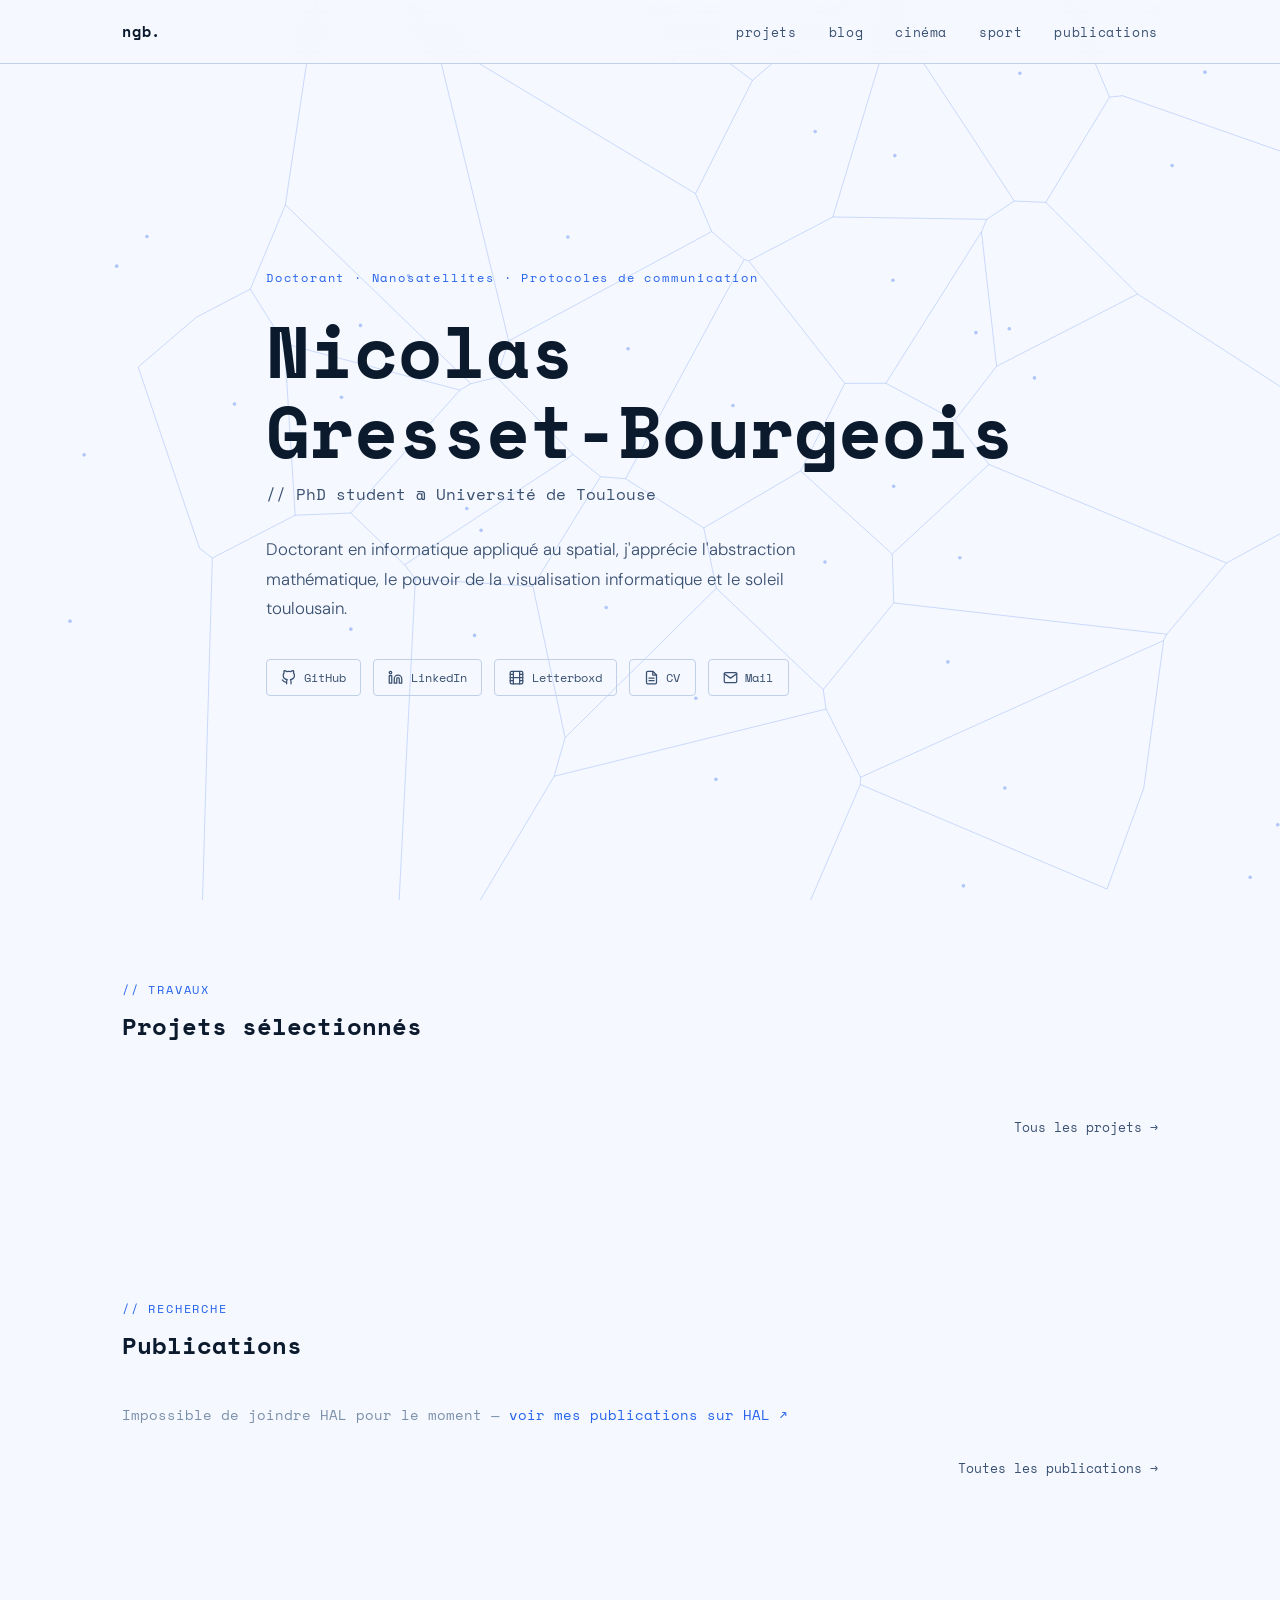
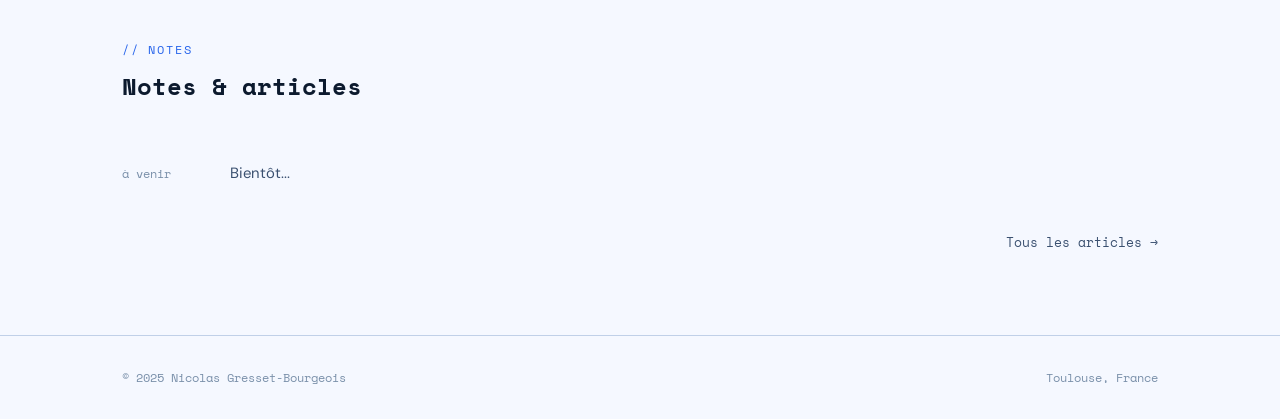
==== index.html @ 18941b79 "Add publications page fed by the HAL API - publications.html lists publications from HAL (idHal   ni" ====
<!DOCTYPE html>
<html lang="fr">

<head>
    <meta charset="UTF-8">
    <meta name="viewport" content="width=device-width, initial-scale=1.0">
    <meta name="description"
        content="Nicolas Gresset-Bourgeois — Doctorant en informatique, protocoles de communication pour nanosatellites, Université de Toulouse.">
    <title>Nicolas Gresset-Bourgeois — Doctorant</title>
    <link rel="preconnect" href="https://fonts.googleapis.com">
    <link rel="preconnect" href="https://fonts.gstatic.com" crossorigin>
    <link
        href="https://fonts.googleapis.com/css2?family=Space+Mono:wght@400;700&family=DM+Sans:ital,wght@0,300;0,400;0,500;1,300&display=swap"
        rel="stylesheet">
    <link rel="stylesheet" href="css/style.css">
</head>

<body>

    <!-- Voronoi animated background (index only) -->
    <canvas id="voronoi-canvas" aria-hidden="true"></canvas>

    <!-- ======= NAVIGATION ======= -->
    <nav class="nav" aria-label="Navigation principale">
        <div class="nav-inner">
            <a href="index.html" class="nav-logo">ngb.</a>
            <button class="nav-toggle" aria-label="Ouvrir le menu de navigation" aria-expanded="false">
                <span></span><span></span><span></span>
            </button>
            <ul class="nav-links" role="list">
                <li><a href="projects.html">projets</a></li>
                <li><a href="blog.html">blog</a></li>
                <li><a href="cinema.html">cinéma</a></li>
                <li><a href="sport.html">sport</a></li>
                <li><a href="publications.html">publications</a></li>
            </ul>
        </div>
    </nav>

    <!-- ======= HERO ======= -->
    <section class="hero" aria-labelledby="hero-name">
        <div class="container hero-inner">
            <p class="hero-label">Doctorant · Nanosatellites · Protocoles de communication</p>
            <h1 class="hero-name" id="hero-name">Nicolas<br>Gresset-Bourgeois</h1>
            <p class="hero-tagline">// PhD student @ Université de Toulouse</p>
            <p class="hero-bio">Doctorant en informatique appliqué au spatial, j'apprécie l'abstraction mathématique, le
                pouvoir de la visualisation informatique et le soleil toulousain.</p>
            <div class="hero-links">

                <a href="https://github.com/NicolasGresset" class="hero-link" aria-label="Profil GitHub" target="_blank"
                    rel="noopener noreferrer">
                    <!-- GitHub icon -->
                    <svg width="15" height="15" viewBox="0 0 24 24" fill="none" stroke="currentColor" stroke-width="2"
                        stroke-linecap="round" stroke-linejoin="round" aria-hidden="true">
                        <path
                            d="M9 19c-5 1.5-5-2.5-7-3m14 6v-3.87a3.37 3.37 0 0 0-.94-2.61c3.14-.35 6.44-1.54 6.44-7A5.44 5.44 0 0 0 20 4.77 5.07 5.07 0 0 0 19.91 1S18.73.65 16 2.48a13.38 13.38 0 0 0-7 0C6.27.65 5.09 1 5.09 1A5.07 5.07 0 0 0 5 4.77a5.44 5.44 0 0 0-1.5 3.78c0 5.42 3.3 6.61 6.44 7A3.37 3.37 0 0 0 9 18.13V22" />
                    </svg>
                    GitHub
                </a>

                <a href="www.linkedin.com/in/gresset-bourgeois" class="hero-link" aria-label="Profil LinkedIn"
                    target="_blank" rel="noopener noreferrer">
                    <!-- LinkedIn icon -->
                    <svg width="15" height="15" viewBox="0 0 24 24" fill="none" stroke="currentColor" stroke-width="2"
                        stroke-linecap="round" stroke-linejoin="round" aria-hidden="true">
                        <path d="M16 8a6 6 0 0 1 6 6v7h-4v-7a2 2 0 0 0-2-2 2 2 0 0 0-2 2v7h-4v-7a6 6 0 0 1 6-6z" />
                        <rect x="2" y="9" width="4" height="12" />
                        <circle cx="4" cy="4" r="2" />
                    </svg>
                    LinkedIn
                </a>

                <a href="https://letterboxd.com/nicogresset/" class="hero-link" aria-label="Profil Letterboxd"
                    target="_blank" rel="noopener noreferrer">
                    <!-- Film reel icon -->
                    <svg width="15" height="15" viewBox="0 0 24 24" fill="none" stroke="currentColor" stroke-width="2"
                        stroke-linecap="round" stroke-linejoin="round" aria-hidden="true">
                        <rect x="2" y="2" width="20" height="20" rx="2" />
                        <line x1="7" y1="2" x2="7" y2="22" />
                        <line x1="17" y1="2" x2="17" y2="22" />
                        <line x1="2" y1="12" x2="22" y2="12" />
                        <line x1="2" y1="7" x2="7" y2="7" />
                        <line x1="2" y1="17" x2="7" y2="17" />
                        <line x1="17" y1="7" x2="22" y2="7" />
                        <line x1="17" y1="17" x2="22" y2="17" />
                    </svg>
                    Letterboxd
                </a>

                <a href="assets/cv.pdf" class="hero-link" aria-label="Télécharger le CV (PDF)" target="_blank">
                    <!-- Document icon -->
                    <svg width="15" height="15" viewBox="0 0 24 24" fill="none" stroke="currentColor" stroke-width="2"
                        stroke-linecap="round" stroke-linejoin="round" aria-hidden="true">
                        <path d="M14 2H6a2 2 0 0 0-2 2v16a2 2 0 0 0 2 2h12a2 2 0 0 0 2-2V8z" />
                        <polyline points="14 2 14 8 20 8" />
                        <line x1="16" y1="13" x2="8" y2="13" />
                        <line x1="16" y1="17" x2="8" y2="17" />
                    </svg>
                    CV
                </a>

                <a href="mailto:nicolas@gresset-bourgeois.fr" class="hero-link" aria-label="Envoyer un email">
                    <!-- Mail icon -->
                    <svg width="15" height="15" viewBox="0 0 24 24" fill="none" stroke="currentColor" stroke-width="2"
                        stroke-linecap="round" stroke-linejoin="round" aria-hidden="true">
                        <path d="M4 4h16c1.1 0 2 .9 2 2v12c0 1.1-.9 2-2 2H4c-1.1 0-2-.9-2-2V6c0-1.1.9-2 2-2z" />
                        <polyline points="22,6 12,13 2,6" />
                    </svg>
                    Mail
                </a>

            </div>
        </div>
    </section>

    <!-- ======= FEATURED PROJECTS ======= -->
    <section class="section" id="projets" aria-labelledby="projects-heading">
        <div class="container">
            <div class="section-header">
                <p class="section-label">// travaux</p>
                <h2 class="section-title" id="projects-heading">Projets sélectionnés</h2>
            </div>

            <div class="projects-grid" id="featured-projects-grid"></div>
            <div class="section-more">
                <a href="projects.html">Tous les projets →</a>
            </div>
        </div>
    </section>

    <!-- ======= PUBLICATIONS ======= -->
    <section class="section" id="publications" aria-labelledby="publi-heading">
        <div class="container">
            <div class="section-header">
                <p class="section-label">// recherche</p>
                <h2 class="section-title" id="publi-heading">Publications</h2>
            </div>
            <div class="publications-list" id="publications-list" data-limit="3">
                <p class="activities-status">Chargement des publications…</p>
            </div>
            <div class="section-more">
                <a href="publications.html">Toutes les publications →</a>
            </div>
        </div>
    </section>

    <!-- ======= BLOG PREVIEW ======= -->
    <section class="section" aria-labelledby="blog-heading">
        <div class="container">
            <div class="section-header">
                <p class="section-label">// notes</p>
                <h2 class="section-title" id="blog-heading">Notes &amp; articles</h2>
            </div>
            <div class="blog-list" id="blog-preview-list"></div>
            <div class="section-more">
                <a href="blog.html">Tous les articles →</a>
            </div>
        </div>
    </section>

    <!-- ======= FOOTER ======= -->
    <footer class="footer">
        <div class="footer-inner">
            <span class="footer-text">© 2025 Nicolas Gresset-Bourgeois</span>
            <span class="footer-text">Toulouse, France</span>
        </div>
    </footer>

    <script src="js/voronoi.js"></script>
    <script src="js/publications.js"></script>
    <script src="js/nav.js"></script>
    <script>
        const GH_SVG = `<svg width="13" height="13" viewBox="0 0 24 24" fill="none" stroke="currentColor" stroke-width="2" aria-hidden="true"><path d="M9 19c-5 1.5-5-2.5-7-3m14 6v-3.87a3.37 3.37 0 0 0-.94-2.61c3.14-.35 6.44-1.54 6.44-7A5.44 5.44 0 0 0 20 4.77 5.07 5.07 0 0 0 19.91 1S18.73.65 16 2.48a13.38 13.38 0 0 0-7 0C6.27.65 5.09 1 5.09 1A5.07 5.07 0 0 0 5 4.77a5.44 5.44 0 0 0-1.5 3.78c0 5.42 3.3 6.61 6.44 7A3.37 3.37 0 0 0 9 18.13V22"/></svg>`;

        Promise.all([
            fetch('data/projects.json').then(r => r.json()),
            fetch('data/posts.json').then(r => r.json())
        ]).then(([projects, posts]) => {
            const featuredGrid = document.getElementById('featured-projects-grid');
            const featured = projects.filter(p => p.featured).slice(0, 3);
            featuredGrid.innerHTML = featured.map(p => `
                <article class="project-card">
                    <h3 class="project-card-title">${p.title}</h3>
                    <p class="project-card-desc">${p.desc}</p>
                    <div class="project-tags">${p.tags.map(t => `<span class="tag">${t}</span>`).join('')}</div>
                    <div class="project-links">
                        <a href="${p.github}" class="project-link" aria-label="Code source sur GitHub">
                            ${GH_SVG}GitHub
                        </a>
                    </div>
                </article>`).join('');

            const blogList = document.getElementById('blog-preview-list');
            const recent = posts.slice(0, 3);
            blogList.innerHTML = recent.length
                ? recent.map(p => `
                    <a href="blog/${p.slug}.html" class="blog-item">
                        <span class="blog-item-date">${p.dateLabel}</span>
                        <span class="blog-item-title">${p.title}</span>
                    </a>`).join('')
                : `<a href="blog.html" class="blog-item">
                       <span class="blog-item-date">à venir</span>
                       <span class="blog-item-title">Bientôt...</span>
                   </a>`;
        });
    </script>
</body>

</html>
---- css/style.css ----
/* =============================================
   CSS CUSTOM PROPERTIES
   ============================================= */
:root {
    --color-bg:             #F5F8FF;
    --color-surface:        #FFFFFF;
    --color-surface-hover:  #EDF2FF;
    --color-accent:         #2563EB;
    --color-accent-light:   #1D4ED8;
    --color-border:         #C0D0E8;
    --color-text-primary:   #0C1A2E;
    --color-text-secondary: #3A5070;
    --color-text-muted:     #7A90AA;

    --font-mono: 'Space Mono', monospace;
    --font-sans: 'DM Sans', sans-serif;

    --nav-height: 64px;
    --max-width:  1100px;
    --pad-x:      2rem;
}

/* =============================================
   RESET & BASE
   ============================================= */
*, *::before, *::after { box-sizing: border-box; margin: 0; padding: 0; }

html { scroll-behavior: smooth; }

body {
    background-color: var(--color-bg);
    color: var(--color-text-primary);
    font-family: var(--font-sans);
    font-weight: 400;
    line-height: 1.6;
    min-height: 100vh;
}

a {
    color: var(--color-accent);
    text-decoration: none;
    transition: color 0.2s ease;
}
a:hover { color: var(--color-accent-light); }

img { max-width: 100%; display: block; }

/* =============================================
   NAVIGATION
   ============================================= */
.nav {
    position: fixed;
    inset: 0 0 auto 0;
    z-index: 100;
    height: var(--nav-height);
    background: rgba(245, 248, 255, 0.88);
    backdrop-filter: blur(12px);
    -webkit-backdrop-filter: blur(12px);
    border-bottom: 1px solid var(--color-border);
}

.nav-inner {
    max-width: var(--max-width);
    margin: 0 auto;
    padding: 0 var(--pad-x);
    height: 100%;
    display: flex;
    align-items: center;
    justify-content: space-between;
}

.nav-logo {
    font-family: var(--font-mono);
    font-size: 0.95rem;
    font-weight: 700;
    color: var(--color-text-primary);
    letter-spacing: 0.05em;
}
.nav-logo:hover { color: var(--color-accent-light); }

.nav-links {
    display: flex;
    gap: 2rem;
    list-style: none;
}

.nav-links a {
    font-family: var(--font-mono);
    font-size: 0.8rem;
    color: var(--color-text-secondary);
    text-transform: lowercase;
    letter-spacing: 0.05em;
    transition: color 0.2s ease;
}
.nav-links a:hover,
.nav-links a.active { color: var(--color-accent-light); }

.nav-toggle {
    display: none;
    flex-direction: column;
    gap: 5px;
    cursor: pointer;
    padding: 4px;
    background: none;
    border: none;
}
.nav-toggle span {
    display: block;
    width: 22px;
    height: 2px;
    background: var(--color-text-secondary);
    transition: transform 0.3s ease, opacity 0.3s ease;
}

/* =============================================
   VORONOI CANVAS
   ============================================= */
#voronoi-canvas {
    position: fixed;
    inset: 0;
    width: 100%;
    height: 100%;
    pointer-events: none;
    z-index: 0;
    opacity: 0.6;
}

/* =============================================
   LAYOUT UTILITIES
   ============================================= */
.container {
    max-width: var(--max-width);
    margin: 0 auto;
    padding: 0 var(--pad-x);
    position: relative;
    z-index: 1;
}

.section { padding: 5rem 0; }

.section-header { margin-bottom: 2.5rem; }

.section-label {
    font-family: var(--font-mono);
    font-size: 0.75rem;
    color: var(--color-accent);
    letter-spacing: 0.15em;
    text-transform: uppercase;
    margin-bottom: 0.5rem;
}

.section-title {
    font-family: var(--font-mono);
    font-size: 1.5rem;
    font-weight: 700;
    color: var(--color-text-primary);
}

.section-more {
    margin-top: 1.75rem;
    text-align: right;
}
.section-more a {
    font-family: var(--font-mono);
    font-size: 0.8rem;
    color: var(--color-text-secondary);
}
.section-more a:hover { color: var(--color-accent-light); }

/* =============================================
   HERO
   ============================================= */
.hero {
    min-height: 100vh;
    display: flex;
    align-items: center;
    padding-top: var(--nav-height);
}

.hero-inner { padding: 5rem 0; }

.hero-label {
    font-family: var(--font-mono);
    font-size: 0.75rem;
    color: var(--color-accent);
    letter-spacing: 0.15em;
    margin-bottom: 1.5rem;
    opacity: 0;
    animation: fade-up 0.7s ease forwards;
    animation-delay: 0.1s;
}

.hero-name {
    font-family: var(--font-mono);
    font-size: clamp(2.5rem, 6vw, 4.5rem);
    font-weight: 700;
    color: var(--color-text-primary);
    line-height: 1.1;
    margin-bottom: 0.75rem;
    opacity: 0;
    animation: fade-up 0.7s ease forwards;
    animation-delay: 0.2s;
}

.hero-tagline {
    font-family: var(--font-mono);
    font-size: 1rem;
    color: var(--color-text-secondary);
    margin-bottom: 1.75rem;
    opacity: 0;
    animation: fade-up 0.7s ease forwards;
    animation-delay: 0.3s;
}

.hero-bio {
    font-family: var(--font-sans);
    font-size: 1.05rem;
    font-weight: 300;
    color: var(--color-text-secondary);
    max-width: 540px;
    line-height: 1.75;
    margin-bottom: 2.25rem;
    opacity: 0;
    animation: fade-up 0.7s ease forwards;
    animation-delay: 0.4s;
}

.hero-links {
    display: flex;
    flex-wrap: wrap;
    gap: 0.75rem;
    opacity: 0;
    animation: fade-up 0.7s ease forwards;
    animation-delay: 0.5s;
}

.hero-link {
    display: inline-flex;
    align-items: center;
    gap: 0.45rem;
    font-family: var(--font-mono);
    font-size: 0.78rem;
    color: var(--color-text-secondary);
    padding: 0.45rem 0.9rem;
    border: 1px solid var(--color-border);
    border-radius: 4px;
    transition: color 0.2s, border-color 0.2s, background 0.2s;
}
.hero-link:hover {
    color: var(--color-accent-light);
    border-color: var(--color-accent);
    background: var(--color-surface);
}

/* =============================================
   PROJECT CARDS
   ============================================= */
.projects-grid {
    display: grid;
    grid-template-columns: repeat(auto-fill, minmax(300px, 1fr));
    gap: 1.5rem;
}

.project-card {
    background: var(--color-surface);
    border: 1px solid var(--color-border);
    border-radius: 8px;
    padding: 1.5rem;
    transition: background 0.2s, border-color 0.2s, transform 0.2s;
    display: flex;
    flex-direction: column;
    gap: 0.8rem;
}
.project-card:hover {
    background: var(--color-surface-hover);
    border-color: var(--color-accent);
    transform: translateY(-2px);
}

.project-card-title {
    font-family: var(--font-mono);
    font-size: 0.95rem;
    font-weight: 700;
    color: var(--color-text-primary);
}

.project-card-desc {
    font-family: var(--font-sans);
    font-size: 0.9rem;
    font-weight: 300;
    color: var(--color-text-secondary);
    line-height: 1.65;
    flex: 1;
}

.project-tags {
    display: flex;
    flex-wrap: wrap;
    gap: 0.4rem;
}

.tag {
    font-family: var(--font-mono);
    font-size: 0.68rem;
    color: var(--color-accent);
    background: rgba(37, 99, 235, 0.07);
    border: 1px solid rgba(37, 99, 235, 0.25);
    padding: 0.2rem 0.5rem;
    border-radius: 3px;
    letter-spacing: 0.04em;
}

/* Blog tag variants */
.tag[data-type="tech"]      { color: #4A90D9; background: rgba(74,144,217,0.08); border-color: rgba(74,144,217,0.3); }
.tag[data-type="recherche"] { color: #A78BFA; background: rgba(167,139,250,0.08); border-color: rgba(167,139,250,0.3); }
.tag[data-type="culture"]   { color: #F59E0B; background: rgba(245,158,11,0.08); border-color: rgba(245,158,11,0.3); }
.tag[data-type="perso"]     { color: #4ADEAC; background: rgba(74,222,172,0.08); border-color: rgba(74,222,172,0.3); }

.project-links {
    display: flex;
    gap: 1rem;
    margin-top: 0.25rem;
}

.project-link {
    font-family: var(--font-mono);
    font-size: 0.75rem;
    color: var(--color-text-muted);
    display: inline-flex;
    align-items: center;
    gap: 0.3rem;
    transition: color 0.2s;
}
.project-link:hover { color: var(--color-accent-light); }

/* =============================================
   PUBLICATIONS
   ============================================= */
.publications-list {
    display: flex;
    flex-direction: column;
    gap: 1.25rem;
}

.publication-item {
    background: var(--color-surface);
    border: 1px solid var(--color-border);
    border-left: 3px solid var(--color-accent);
    border-radius: 4px;
    padding: 1.25rem 1.5rem;
}
.publication-item.pending { border-left-color: var(--color-text-muted); }

.publication-title {
    font-family: var(--font-mono);
    font-size: 0.93rem;
    font-weight: 700;
    color: var(--color-text-primary);
    margin-bottom: 0.4rem;
}

.publication-meta {
    font-family: var(--font-sans);
    font-size: 0.85rem;
    color: var(--color-text-secondary);
}
.publication-item.pending .publication-meta {
    color: var(--color-text-muted);
    font-style: italic;
}

.publication-link {
    display: inline-block;
    margin-top: 0.6rem;
    font-family: var(--font-mono);
    font-size: 0.75rem;
    color: var(--color-accent);
}
.publication-link:hover { color: var(--color-accent-light); }

.publication-item .tag { display: inline-block; margin-bottom: 0.6rem; }

.publication-authors {
    font-family: var(--font-sans);
    font-size: 0.85rem;
    font-weight: 300;
    color: var(--color-text-secondary);
    margin-bottom: 0.2rem;
}
.publication-authors strong { font-weight: 500; color: var(--color-text-primary); }

.publication-links {
    display: flex;
    flex-wrap: wrap;
    gap: 1rem;
}

.publication-extra { margin-top: 0.6rem; }
.publication-extra summary {
    font-family: var(--font-mono);
    font-size: 0.75rem;
    color: var(--color-text-muted);
    cursor: pointer;
}
.publication-extra summary:hover { color: var(--color-accent-light); }

.publication-abstract {
    font-family: var(--font-sans);
    font-size: 0.88rem;
    font-weight: 300;
    color: var(--color-text-secondary);
    line-height: 1.7;
    margin-top: 0.5rem;
    max-width: 720px;
}

.publication-bibtex pre {
    margin-top: 0.5rem;
    padding: 0.9rem 1rem;
    background: var(--color-bg);
    border: 1px solid var(--color-border);
    border-radius: 4px;
    font-family: var(--font-mono);
    font-size: 0.72rem;
    color: var(--color-text-secondary);
    white-space: pre-wrap;
    word-break: break-word;
}

.publication-copy {
    margin-top: 0.4rem;
    font-family: var(--font-mono);
    font-size: 0.72rem;
    color: var(--color-accent);
    background: none;
    border: 1px solid var(--color-border);
    border-radius: 4px;
    padding: 0.2rem 0.6rem;
    cursor: pointer;
}
.publication-copy:hover { border-color: var(--color-accent); }

.publication-year {
    font-family: var(--font-mono);
    font-size: 0.75rem;
    color: var(--color-accent);
    letter-spacing: 0.15em;
    margin-top: 1rem;
}

.publication-profiles {
    display: flex;
    flex-wrap: wrap;
    gap: 1.25rem;
    margin-top: 0.75rem;
    font-family: var(--font-mono);
    font-size: 0.8rem;
}

/* =============================================
   BLOG PREVIEW LIST (home)
   ============================================= */
.blog-list {
    display: flex;
    flex-direction: column;
}

.blog-item {
    display: flex;
    align-items: baseline;
    gap: 1.25rem;
    padding: 1rem 0;
    border-bottom: 1px solid var(--color-border);
    color: inherit;
    transition: background 0.15s;
}
.blog-item:last-child { border-bottom: none; }

.blog-item-date {
    font-family: var(--font-mono);
    font-size: 0.75rem;
    color: var(--color-text-muted);
    white-space: nowrap;
    min-width: 88px;
}

.blog-item-title {
    font-family: var(--font-sans);
    font-size: 0.93rem;
    color: var(--color-text-secondary);
    transition: color 0.2s;
}
.blog-item:hover .blog-item-title { color: var(--color-accent-light); }

/* =============================================
   PAGE HEADER (inner pages)
   ============================================= */
.page-header {
    padding: calc(var(--nav-height) + 4rem) 0 3rem;
}

.page-header-label {
    font-family: var(--font-mono);
    font-size: 0.75rem;
    color: var(--color-accent);
    letter-spacing: 0.15em;
    text-transform: uppercase;
    margin-bottom: 0.5rem;
}

.page-header-title {
    font-family: var(--font-mono);
    font-size: clamp(1.8rem, 4vw, 2.5rem);
    font-weight: 700;
    color: var(--color-text-primary);
}

/* =============================================
   TAG FILTERS (projects page)
   ============================================= */
.tag-filters {
    display: flex;
    flex-wrap: wrap;
    gap: 0.5rem;
    margin-bottom: 2.25rem;
}

.tag-filter {
    font-family: var(--font-mono);
    font-size: 0.75rem;
    color: var(--color-text-secondary);
    background: none;
    border: 1px solid var(--color-border);
    padding: 0.3rem 0.75rem;
    border-radius: 4px;
    cursor: pointer;
    transition: all 0.2s;
}
.tag-filter:hover {
    border-color: var(--color-accent);
    color: var(--color-accent-light);
}
.tag-filter.active {
    background: var(--color-accent);
    color: #fff;
    border-color: var(--color-accent);
}

/* =============================================
   BLOG FULL LIST (blog page)
   ============================================= */
.blog-full-list { display: flex; flex-direction: column; }

.blog-full-item {
    display: block;
    padding: 1.5rem 0;
    border-bottom: 1px solid var(--color-border);
    color: inherit;
}
.blog-full-item:last-child { border-bottom: none; }

.blog-full-item-header {
    display: flex;
    align-items: baseline;
    gap: 1rem;
    margin-bottom: 0.5rem;
    flex-wrap: wrap;
}

.blog-full-item-date {
    font-family: var(--font-mono);
    font-size: 0.75rem;
    color: var(--color-text-muted);
    white-space: nowrap;
}

.blog-full-item-title {
    font-family: var(--font-sans);
    font-size: 1.05rem;
    font-weight: 500;
    color: var(--color-text-primary);
    transition: color 0.2s;
}
.blog-full-item:hover .blog-full-item-title { color: var(--color-accent-light); }

.blog-full-item-excerpt {
    font-family: var(--font-sans);
    font-size: 0.88rem;
    font-weight: 300;
    color: var(--color-text-secondary);
    max-width: 640px;
}

/* =============================================
   CINEMA PAGE
   ============================================= */
.letterboxd-wrap {
    border: 1px solid var(--color-border);
    border-radius: 8px;
    overflow: hidden;
    background: var(--color-surface);
    /* Subtle inner shadow to separate the embed from the page */
    box-shadow: inset 0 1px 3px rgba(37, 99, 235, 0.06);
}

.letterboxd-wrap iframe {
    display: block;
    border: 0;
    width: 100%;
    min-height: 820px;
}

/* =============================================
   SPORT PAGE
   ============================================= */
.activities-grid {
    display: grid;
    grid-template-columns: repeat(auto-fill, minmax(300px, 1fr));
    gap: 1.5rem;
}

.activities-status {
    font-family: var(--font-mono);
    font-size: 0.85rem;
    color: var(--color-text-muted);
}

.activity-card {
    background: var(--color-surface);
    border: 1px solid var(--color-border);
    border-radius: 8px;
    padding: 1.5rem;
    transition: background 0.2s, border-color 0.2s, transform 0.2s;
    display: flex;
    flex-direction: column;
    gap: 0.9rem;
}
.activity-card:hover {
    background: var(--color-surface-hover);
    border-color: var(--color-accent);
    transform: translateY(-2px);
}

.activity-card-header {
    display: flex;
    align-items: center;
    justify-content: space-between;
}

.activity-kind {
    font-family: var(--font-mono);
    font-size: 0.7rem;
    padding: 0.15rem 0.55rem;
    border-radius: 4px;
    border: 1px solid;
}
.activity-card[data-kind="run"]  .activity-kind { color: #F59E0B; background: rgba(245,158,11,0.08); border-color: rgba(245,158,11,0.3); }
.activity-card[data-kind="ride"] .activity-kind { color: #4A90D9; background: rgba(74,144,217,0.08); border-color: rgba(74,144,217,0.3); }

.activity-date {
    font-family: var(--font-mono);
    font-size: 0.75rem;
    color: var(--color-text-muted);
}

.activity-title {
    font-family: var(--font-mono);
    font-size: 0.95rem;
    font-weight: 700;
    color: var(--color-text-primary);
}

.activity-card-label {
    font-family: var(--font-mono);
    font-size: 0.75rem;
    color: var(--color-accent);
    line-height: 1.5;
}

.activity-stats {
    display: grid;
    grid-template-columns: repeat(2, 1fr);
    gap: 0.75rem 1rem;
}

.activity-stat {
    display: flex;
    flex-direction: column;
}

.activity-stat-label {
    font-family: var(--font-mono);
    font-size: 0.68rem;
    color: var(--color-text-muted);
    text-transform: uppercase;
    letter-spacing: 0.08em;
}

.activity-stat-value {
    font-family: var(--font-sans);
    font-size: 1.05rem;
    font-weight: 500;
    color: var(--color-text-primary);
}

/* Charts */
.chart-card {
    background: var(--color-surface);
    border: 1px solid var(--color-border);
    border-radius: 8px;
    padding: 1.5rem;
}

.chart-header {
    display: flex;
    flex-wrap: wrap;
    align-items: baseline;
    justify-content: space-between;
    gap: 0.5rem 1.5rem;
    margin-bottom: 1rem;
}

.chart-title {
    font-family: var(--font-mono);
    font-size: 0.95rem;
    font-weight: 700;
    color: var(--color-text-primary);
}

.chart-plot {
    position: relative;
    min-height: 240px;
}
.chart-plot svg { display: block; }

.chart-grid { stroke: var(--color-border); stroke-width: 1; opacity: 0.6; }

.chart-bar--easy    { fill: #4A90D9; }
.chart-bar--quality { fill: #F59E0B; }

.chart-legend {
    display: flex;
    gap: 1rem;
    list-style: none;
    font-family: var(--font-mono);
    font-size: 0.75rem;
    color: var(--color-text-secondary);
}
.chart-legend li { display: flex; align-items: center; gap: 0.4rem; }

.chart-swatch {
    width: 10px;
    height: 10px;
    border-radius: 2px;
}
.chart-swatch--easy    { background: #4A90D9; }
.chart-swatch--quality { background: #F59E0B; }

.chart-value {
    font-family: var(--font-mono);
    font-size: 0.7rem;
    fill: var(--color-text-secondary);
}

.chart-tick {
    font-family: var(--font-mono);
    font-size: 0.65rem;
    fill: var(--color-text-muted);
    font-variant-numeric: tabular-nums;
}

/* Activity detail page */
a.activity-card { color: inherit; }

.activity-label {
    font-family: var(--font-mono);
    font-size: 0.9rem;
    color: var(--color-accent);
    margin-top: 0.75rem;
}

.activity-description {
    font-family: var(--font-sans);
    font-size: 0.95rem;
    font-weight: 300;
    color: var(--color-text-secondary);
    max-width: 640px;
    margin-top: 0.75rem;
    white-space: pre-line;
}

.activity-stats--wide { grid-template-columns: repeat(4, 1fr); }

.chart-readout {
    font-family: var(--font-mono);
    font-size: 0.75rem;
    color: var(--color-text-secondary);
    font-variant-numeric: tabular-nums;
    min-height: 1.2em;
}

.chart-subtitle {
    font-family: var(--font-mono);
    font-size: 0.68rem;
    color: var(--color-text-muted);
    text-transform: uppercase;
    letter-spacing: 0.08em;
    margin-top: 0.75rem;
}

.chart-plot--line { min-height: 0; }

.chart-line {
    fill: none;
    stroke-width: 2;
    stroke-linejoin: round;
    stroke-linecap: round;
}
.chart-line--pace-chart { stroke: var(--color-accent); }
.chart-line--hr-chart   { stroke: #DC2626; }

.chart-band { fill: #F59E0B; fill-opacity: 0.12; }

.chart-cursor { stroke: var(--color-text-muted); stroke-width: 1; }

.chart-hit { fill: transparent; cursor: crosshair; }

.segment-list {
    list-style: none;
    display: flex;
    flex-direction: column;
    font-family: var(--font-mono);
    font-size: 0.8rem;
    color: var(--color-text-secondary);
    font-variant-numeric: tabular-nums;
}

.segment {
    display: grid;
    grid-template-columns: 1.6fr repeat(4, 1fr);
    gap: 1rem;
    padding: 0.6rem 0 0.6rem 0.75rem;
    border-bottom: 1px solid var(--color-border);
    border-left: 3px solid transparent;
}
.segment[data-type="work"] { border-left-color: #F59E0B; color: var(--color-text-primary); }

.segment-name { color: var(--color-text-primary); }

.segment--split {
    padding-left: 2rem;
    font-size: 0.75rem;
    color: var(--color-text-muted);
    border-bottom-style: dashed;
}
.segment--split .segment-name { color: var(--color-text-secondary); }
.segment--split[data-type="work"] { color: var(--color-text-secondary); border-left-color: rgba(245, 158, 11, 0.4); }

/* =============================================
   LAB PAGE
   ============================================= */
.lab-coming-soon {
    display: flex;
    flex-direction: column;
    align-items: center;
    justify-content: center;
    min-height: 50vh;
    text-align: center;
    gap: 1.25rem;
}

.lab-icon {
    opacity: 0.2;
}

.lab-coming-soon-text {
    font-family: var(--font-mono);
    font-size: 0.9rem;
    color: var(--color-text-muted);
}

/* =============================================
   BLOG ARTICLE TEMPLATE
   ============================================= */
.article-header {
    padding: calc(var(--nav-height) + 4rem) 0 2.5rem;
    border-bottom: 1px solid var(--color-border);
    margin-bottom: 3rem;
}

.article-meta {
    display: flex;
    align-items: center;
    flex-wrap: wrap;
    gap: 0.75rem;
    margin-bottom: 1.25rem;
}

.article-date {
    font-family: var(--font-mono);
    font-size: 0.78rem;
    color: var(--color-text-muted);
}

.article-title {
    font-family: var(--font-mono);
    font-size: clamp(1.5rem, 4vw, 2.2rem);
    font-weight: 700;
    color: var(--color-text-primary);
    line-height: 1.25;
    margin-bottom: 1rem;
}

.article-content {
    font-family: var(--font-sans);
    font-size: 1rem;
    font-weight: 300;
    line-height: 1.85;
    color: var(--color-text-secondary);
    max-width: 680px;
}

.article-content h2 {
    font-family: var(--font-mono);
    font-size: 1.2rem;
    font-weight: 700;
    color: var(--color-text-primary);
    margin: 2.5rem 0 1rem;
}

.article-content h3 {
    font-family: var(--font-mono);
    font-size: 1rem;
    font-weight: 700;
    color: var(--color-text-primary);
    margin: 2rem 0 0.75rem;
}

.article-content p { margin-bottom: 1.25rem; }

.article-content a {
    color: var(--color-accent);
    text-decoration: underline;
    text-decoration-color: rgba(74, 144, 217, 0.4);
}
.article-content a:hover { color: var(--color-accent-light); }

.article-content code {
    font-family: var(--font-mono);
    font-size: 0.85em;
    background: var(--color-surface);
    border: 1px solid var(--color-border);
    padding: 0.1em 0.35em;
    border-radius: 3px;
    color: var(--color-accent-light);
}

.article-content pre {
    background: var(--color-surface);
    border: 1px solid var(--color-border);
    border-radius: 6px;
    padding: 1.25rem;
    overflow-x: auto;
    margin: 1.5rem 0;
}
.article-content pre code {
    background: none;
    border: none;
    padding: 0;
    font-size: 0.85rem;
}

.article-content ul,
.article-content ol {
    padding-left: 1.5rem;
    margin-bottom: 1.25rem;
}

.article-content blockquote {
    border-left: 3px solid var(--color-accent);
    padding-left: 1.25rem;
    margin: 1.5rem 0;
    color: var(--color-text-secondary);
    font-style: italic;
}

.article-back {
    font-family: var(--font-mono);
    font-size: 0.8rem;
    color: var(--color-text-muted);
    margin-bottom: 2.5rem;
    display: inline-block;
}
.article-back:hover { color: var(--color-accent-light); }

/* =============================================
   FOOTER
   ============================================= */
.footer {
    border-top: 1px solid var(--color-border);
    padding: 2rem 0;
    position: relative;
    z-index: 1;
}

.footer-inner {
    max-width: var(--max-width);
    margin: 0 auto;
    padding: 0 var(--pad-x);
    display: flex;
    justify-content: space-between;
    align-items: center;
    flex-wrap: wrap;
    gap: 0.75rem;
}

.footer-text {
    font-family: var(--font-mono);
    font-size: 0.75rem;
    color: var(--color-text-muted);
}

/* =============================================
   ANIMATIONS
   ============================================= */
@keyframes fade-up {
    from { opacity: 0; transform: translateY(20px); }
    to   { opacity: 1; transform: translateY(0);    }
}

/* =============================================
   RESPONSIVE
   ============================================= */
@media (max-width: 768px) {
    :root { --pad-x: 1.25rem; }

    .nav-links {
        display: none;
        position: absolute;
        top: var(--nav-height);
        left: 0;
        right: 0;
        background: rgba(245, 248, 255, 0.98);
        flex-direction: column;
        gap: 0;
        border-bottom: 1px solid var(--color-border);
    }
    .nav-links.open { display: flex; }
    .nav-links li { border-bottom: 1px solid var(--color-border); }
    .nav-links a { display: block; padding: 1rem var(--pad-x); }

    .nav-toggle { display: flex; }

    .projects-grid { grid-template-columns: 1fr; }
    .activities-grid { grid-template-columns: 1fr; }
    .activity-stats--wide { grid-template-columns: repeat(2, 1fr); }
    .segment { grid-template-columns: repeat(4, 1fr); gap: 0.25rem 1rem; }
    .segment-name { grid-column: 1 / -1; }

    .blog-item { flex-direction: column; gap: 0.2rem; }

    .footer-inner { flex-direction: column; text-align: center; }
}
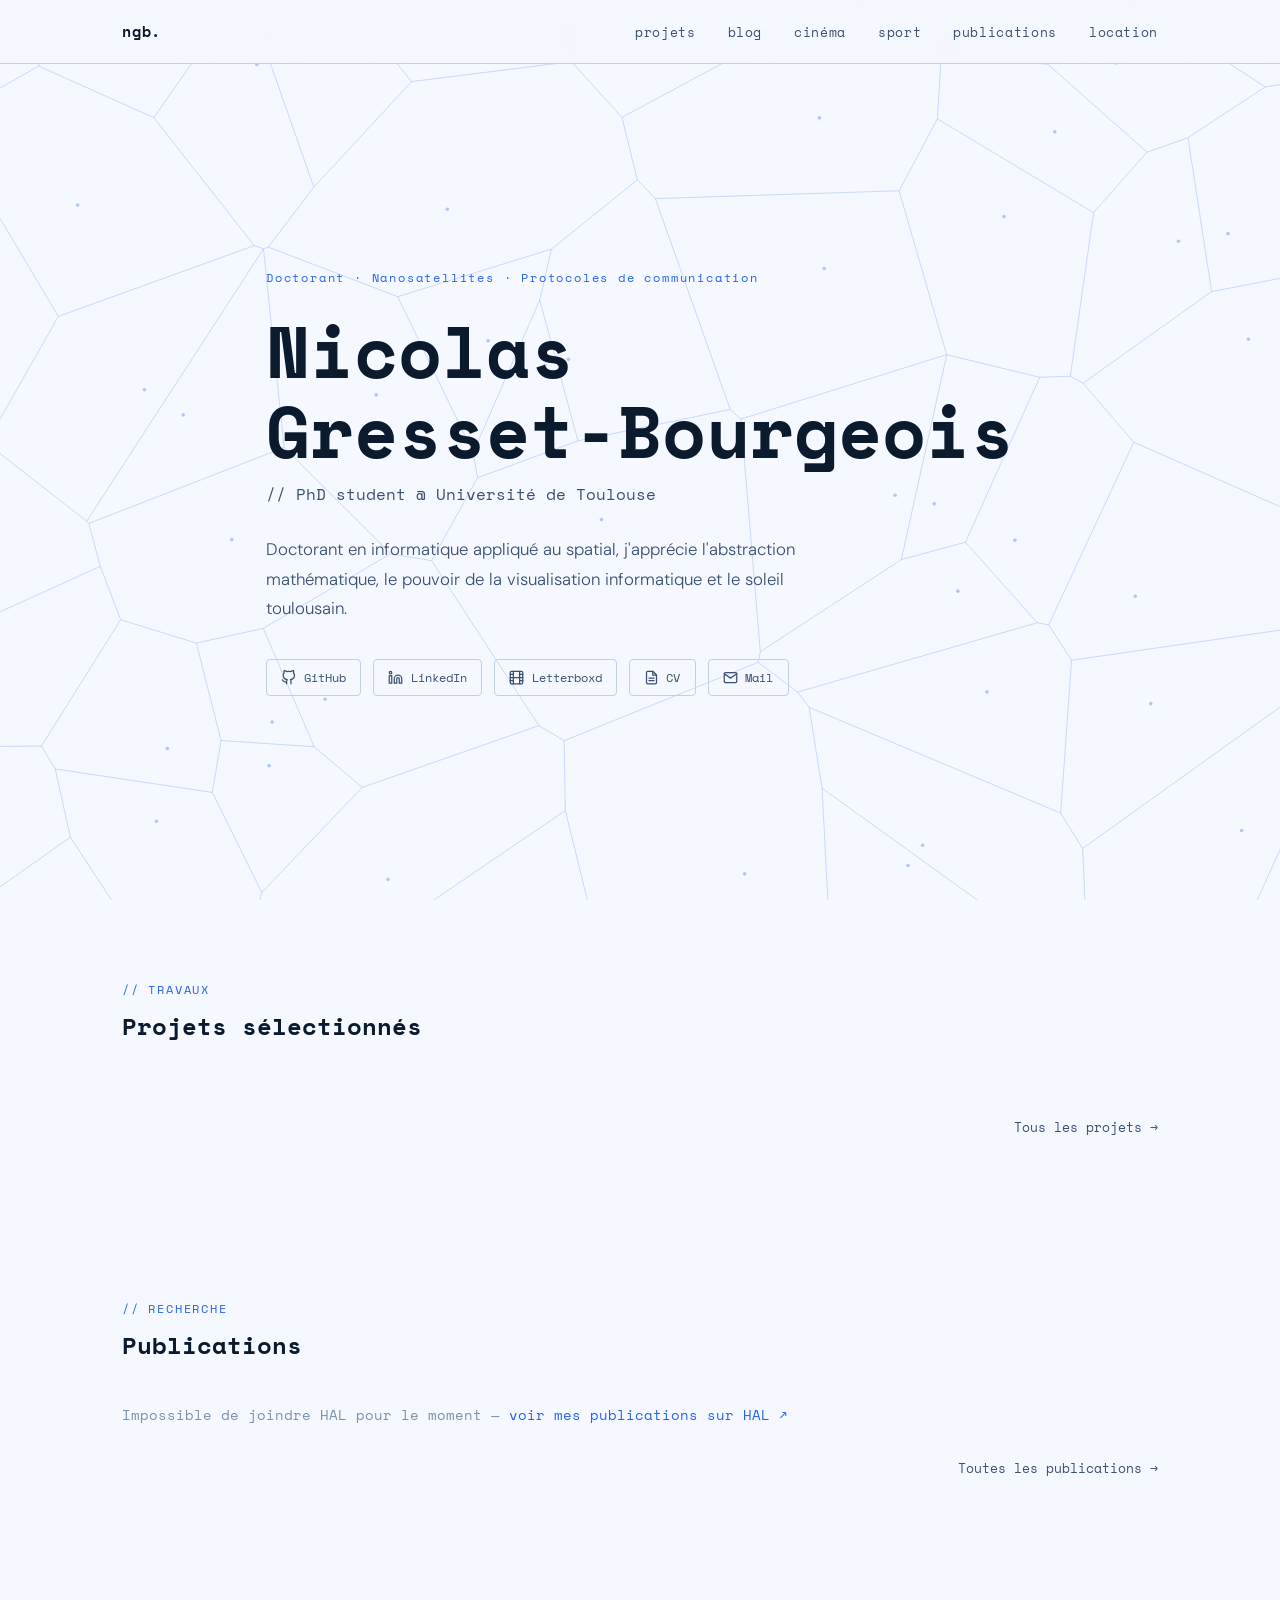
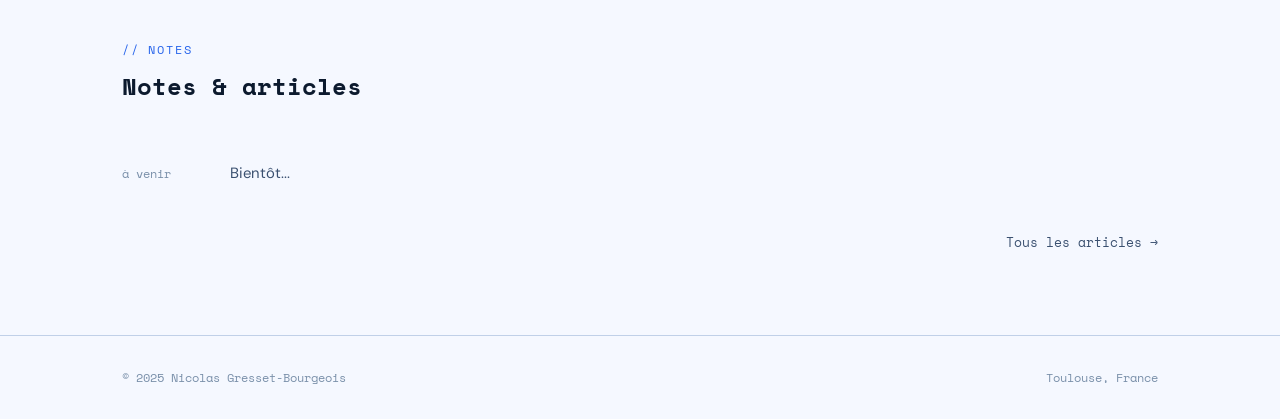
==== commit 1362cb23: "Add location tab: meeting point finder for Toulouse Client-side prototype that picks the meeting poi" ====
--- a/index.html
+++ b/index.html
@@ -33,6 +33,7 @@
                 <li><a href="cinema.html">cinéma</a></li>
                 <li><a href="sport.html">sport</a></li>
                 <li><a href="publications.html">publications</a></li>
+                <li><a href="location.html">location</a></li>
             </ul>
         </div>
     </nav>
--- a/css/style.css
+++ b/css/style.css
@@ -992,6 +992,228 @@
     display: inline-block;
 }
 .article-back:hover { color: var(--color-accent-light); }
+
+/* =============================================
+   LOCATION (meeting point prototype)
+   ============================================= */
+.location-banner {
+    margin-bottom: 1.5rem;
+    padding: 0.75rem 1rem;
+    border: 1px solid #F59E0B;
+    border-radius: 8px;
+    background: #FFF7E6;
+    color: #8A5200;
+    font-family: var(--font-mono);
+    font-size: 0.8rem;
+}
+
+.location-banner--blocking { border-color: var(--color-accent); background: var(--color-surface-hover); color: var(--color-accent-light); }
+
+.location-keys { margin-bottom: 1.5rem; }
+.location-keys summary { cursor: pointer; }
+.location-keys-form { display: grid; gap: 0.9rem; margin-top: 1rem; max-width: 40rem; font-size: 0.85rem; }
+.location-keys-actions { display: flex; flex-wrap: wrap; gap: 0.75rem; }
+
+.location-form { margin-bottom: 1.5rem; }
+
+.participant {
+    display: grid;
+    grid-template-columns: minmax(8rem, 1fr) minmax(12rem, 2.5fr) auto;
+    align-items: start;
+    gap: 0.75rem 1rem;
+    padding: 1rem 0;
+    border: none;
+    border-top: 1px solid var(--color-border);
+}
+
+.participant-legend {
+    float: left;
+    grid-column: 1 / -1;
+    font-family: var(--font-mono);
+    font-size: 0.75rem;
+    color: var(--color-accent);
+}
+
+/* Align with the inputs, below their labels */
+.participant > [data-action="locate"] { margin-top: 1.4rem; }
+
+.participant-address { position: relative; }
+
+.participant-hint { font-size: 0.65rem; color: var(--color-text-muted); }
+.participant--located .participant-hint { color: #15803D; }
+.participant--located .participant-address input { border-color: #15803D; }
+
+.address-options {
+    position: absolute;
+    top: calc(100% - 1.1rem);
+    left: 0;
+    right: 0;
+    z-index: 1000; /* above the Leaflet map panes */
+    max-height: 16rem;
+    overflow-y: auto;
+    list-style: none;
+    background: var(--color-surface);
+    border: 1px solid var(--color-border);
+    border-radius: 6px;
+    box-shadow: 0 6px 18px rgba(12, 26, 46, 0.12);
+    font-family: var(--font-sans);
+    font-size: 0.85rem;
+    color: var(--color-text-primary);
+}
+.address-options li { padding: 0.5rem 0.75rem; cursor: pointer; }
+.address-options li[aria-selected="true"],
+.address-options li[data-index]:hover { background: var(--color-surface-hover); }
+.address-options .address-empty { cursor: default; color: var(--color-text-muted); }
+
+.participant-modes {
+    grid-column: 1 / 3;
+    display: flex;
+    flex-wrap: wrap;
+    gap: 0.4rem 1.25rem;
+    font-size: 0.85rem;
+    color: var(--color-text-secondary);
+}
+.participant-modes label { display: flex; align-items: center; gap: 0.35rem; cursor: pointer; }
+
+.location-field {
+    display: flex;
+    flex-direction: column;
+    gap: 0.3rem;
+    font-family: var(--font-mono);
+    font-size: 0.7rem;
+    color: var(--color-text-muted);
+}
+.location-field input,
+.location-field select {
+    font: inherit;
+    font-family: var(--font-sans);
+    font-size: 0.9rem;
+    color: var(--color-text-primary);
+    padding: 0.5rem 0.65rem;
+    background: var(--color-bg);
+    border: 1px solid var(--color-border);
+    border-radius: 6px;
+}
+.location-field input:focus,
+.location-field select:focus { outline: 2px solid var(--color-accent); outline-offset: -1px; }
+
+.location-button {
+    font-family: var(--font-mono);
+    font-size: 0.75rem;
+    padding: 0.55rem 0.9rem;
+    color: var(--color-accent);
+    background: var(--color-surface);
+    border: 1px solid var(--color-border);
+    border-radius: 6px;
+    cursor: pointer;
+    white-space: nowrap;
+    transition: border-color 0.2s ease, background 0.2s ease;
+}
+.location-button:hover:not(:disabled) { border-color: var(--color-accent); background: var(--color-surface-hover); }
+.location-button:disabled { opacity: 0.5; cursor: default; }
+.location-button--primary { color: #FFFFFF; background: var(--color-accent); border-color: var(--color-accent); }
+.location-button--primary:hover:not(:disabled) { background: var(--color-accent-light); }
+.location-button--ghost { border-color: transparent; color: var(--color-text-muted); justify-self: end; }
+
+.location-submit {
+    display: flex;
+    flex-wrap: wrap;
+    align-items: end;
+    justify-content: space-between;
+    gap: 1rem;
+    padding-top: 1rem;
+    border-top: 1px solid var(--color-border);
+}
+
+.location-progress { margin-bottom: 1.5rem; }
+
+.progress-steps {
+    list-style: none;
+    margin-bottom: 1rem;
+    font-size: 0.85rem;
+}
+.progress-step {
+    display: flex;
+    flex-wrap: wrap;
+    align-items: baseline;
+    gap: 0.25rem 0.75rem;
+    padding: 0.35rem 0;
+}
+.progress-step::before {
+    flex: none;
+    width: 1.2rem;
+    font-family: var(--font-mono);
+    text-align: center;
+}
+.progress-step[data-state="pending"]         { color: var(--color-text-muted); }
+.progress-step[data-state="pending"]::before { content: '·'; }
+.progress-step[data-state="running"]::before { content: '◌'; color: var(--color-accent); animation: progress-spin 1s linear infinite; }
+.progress-step[data-state="done"]::before    { content: '✓'; color: #15803D; }
+.progress-step[data-state="error"]           { color: #B91C1C; }
+.progress-step[data-state="error"]::before   { content: '✕'; }
+
+@keyframes progress-spin { to { transform: rotate(360deg); } }
+
+.location-calls {
+    display: grid;
+    gap: 0.25rem;
+    padding-top: 0.75rem;
+    border-top: 1px solid var(--color-border);
+    font-size: 0.8rem;
+}
+.location-calls-row { display: flex; flex-wrap: wrap; gap: 0.25rem 0.75rem; }
+.location-calls dt { min-width: 12rem; font-family: var(--font-mono); font-size: 0.7rem; color: var(--color-text-secondary); }
+
+.location-map-card { margin-bottom: 1.5rem; }
+.location-sources { margin-top: 0.5rem; }
+.location-map {
+    height: 440px;
+    border-radius: 6px;
+    border: 1px solid var(--color-border);
+}
+
+.location-swatch {
+    display: inline-block;
+    width: 10px;
+    height: 10px;
+    border-radius: 50%;
+}
+.location-swatch--participant { background: #2563EB; }
+.location-swatch--candidate   { background: #7A90AA; }
+.location-swatch--best        { background: #EA580C; }
+.location-swatch--center      { background: #0C1A2E; width: 6px; height: 6px; }
+
+.location-best { display: flex; flex-wrap: wrap; align-items: center; gap: 0.5rem; margin-bottom: 1rem; }
+
+.location-subtitle {
+    margin: 1.5rem 0 0.75rem;
+    font-family: var(--font-mono);
+    font-size: 0.8rem;
+    color: var(--color-text-secondary);
+}
+
+.location-table-wrap { overflow-x: auto; }
+.location-table {
+    width: 100%;
+    border-collapse: collapse;
+    font-size: 0.85rem;
+}
+.location-table th {
+    text-align: left;
+    font-family: var(--font-mono);
+    font-size: 0.7rem;
+    font-weight: 400;
+    color: var(--color-text-muted);
+    padding: 0.4rem 0.75rem 0.4rem 0;
+    border-bottom: 1px solid var(--color-border);
+}
+.location-table td {
+    padding: 0.5rem 0.75rem 0.5rem 0;
+    border-bottom: 1px solid var(--color-border);
+    vertical-align: top;
+}
+.location-row--best td { color: #C2410C; font-weight: 500; }
+.location-muted { color: var(--color-text-muted); font-size: 0.8rem; }
 
 /* =============================================
    FOOTER
@@ -1059,5 +1281,11 @@
 
     .blog-item { flex-direction: column; gap: 0.2rem; }
 
+    .participant { grid-template-columns: 1fr; }
+    .participant-modes { grid-column: auto; }
+    .participant > [data-action="locate"] { margin-top: 0; justify-self: start; }
+    .location-button--ghost { justify-self: start; }
+    .location-map { height: 340px; }
+
     .footer-inner { flex-direction: column; text-align: center; }
 }
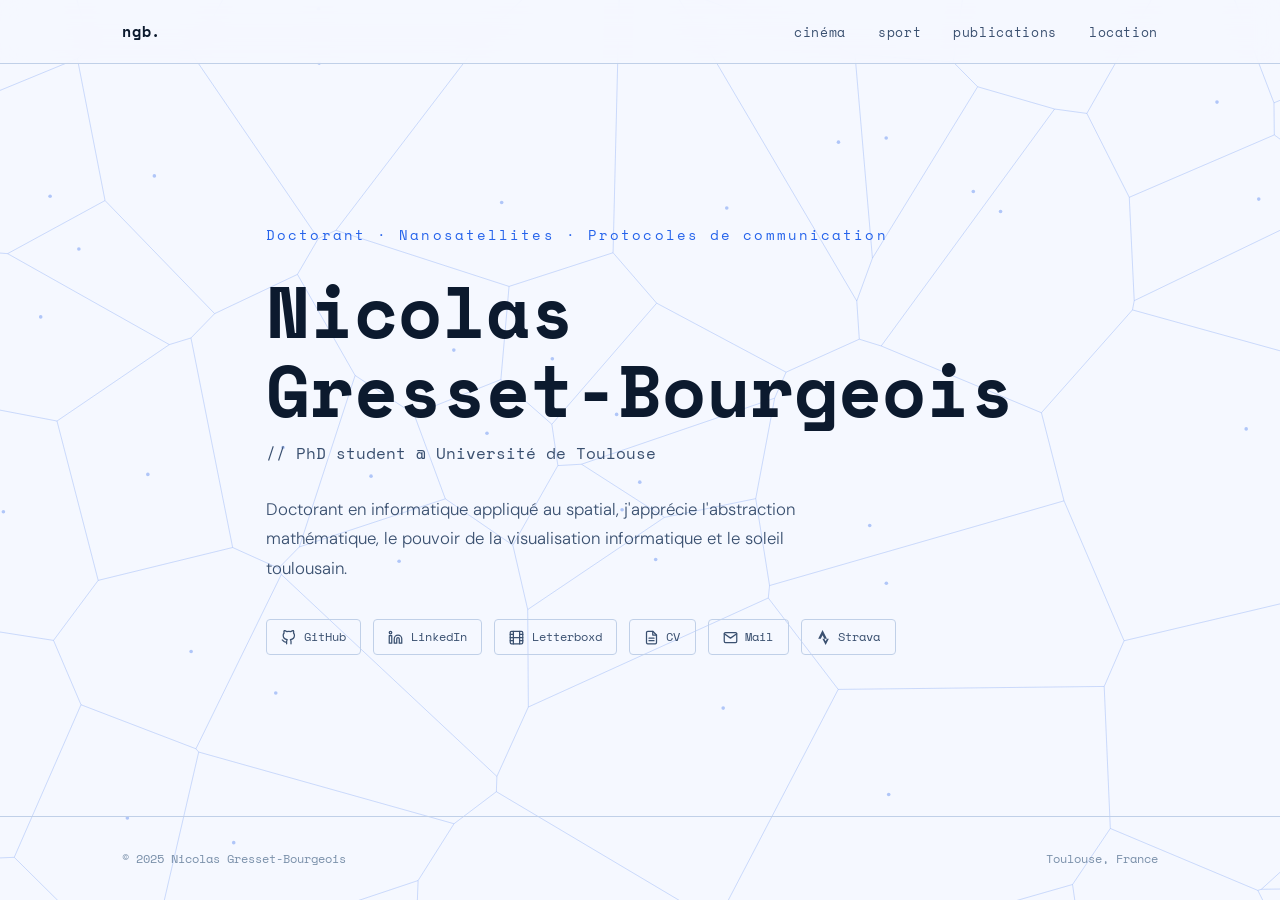
==== commit 52b3fd6a: "Simplify the home page and share the navigation across pages The home page now only keeps the hero, " ====
--- a/index.html
+++ b/index.html
@@ -15,28 +15,13 @@
     <link rel="stylesheet" href="css/style.css">
 </head>
 
-<body>
+<body class="page-home">
 
     <!-- Voronoi animated background (index only) -->
     <canvas id="voronoi-canvas" aria-hidden="true"></canvas>
 
     <!-- ======= NAVIGATION ======= -->
-    <nav class="nav" aria-label="Navigation principale">
-        <div class="nav-inner">
-            <a href="index.html" class="nav-logo">ngb.</a>
-            <button class="nav-toggle" aria-label="Ouvrir le menu de navigation" aria-expanded="false">
-                <span></span><span></span><span></span>
-            </button>
-            <ul class="nav-links" role="list">
-                <li><a href="projects.html">projets</a></li>
-                <li><a href="blog.html">blog</a></li>
-                <li><a href="cinema.html">cinéma</a></li>
-                <li><a href="sport.html">sport</a></li>
-                <li><a href="publications.html">publications</a></li>
-                <li><a href="location.html">location</a></li>
-            </ul>
-        </div>
-    </nav>
+    <nav class="nav" aria-label="Navigation principale"></nav>
 
     <!-- ======= HERO ======= -->
     <section class="hero" aria-labelledby="hero-name">
@@ -110,11 +95,21 @@
                     Mail
                 </a>
 
-            </div>
-        </div>
-    </section>
-
-    <!-- ======= FEATURED PROJECTS ======= -->
+                <a href="https://www.strava.com/athletes/124828413" class="hero-link" aria-label="Profil Strava"
+                    target="_blank" rel="noopener noreferrer">
+                    <!-- Strava icon -->
+                    <svg width="15" height="15" viewBox="0 0 24 24" fill="currentColor" aria-hidden="true">
+                        <path d="M15.387 17.944l-2.089-4.116h-3.065L15.387 24l5.15-10.172h-3.066m-7.008-5.599l2.836 5.598h4.172L10.463 0l-7 13.828h4.169" />
+                    </svg>
+                    Strava
+                </a>
+
+            </div>
+        </div>
+    </section>
+
+    <!-- Sections travaux, publications et notes masquées temporairement
+    ======= FEATURED PROJECTS =======
     <section class="section" id="projets" aria-labelledby="projects-heading">
         <div class="container">
             <div class="section-header">
@@ -129,7 +124,7 @@
         </div>
     </section>
 
-    <!-- ======= PUBLICATIONS ======= -->
+    ======= PUBLICATIONS =======
     <section class="section" id="publications" aria-labelledby="publi-heading">
         <div class="container">
             <div class="section-header">
@@ -145,7 +140,7 @@
         </div>
     </section>
 
-    <!-- ======= BLOG PREVIEW ======= -->
+    ======= BLOG PREVIEW =======
     <section class="section" aria-labelledby="blog-heading">
         <div class="container">
             <div class="section-header">
@@ -159,6 +154,8 @@
         </div>
     </section>
 
+    -->
+
     <!-- ======= FOOTER ======= -->
     <footer class="footer">
         <div class="footer-inner">
@@ -168,8 +165,9 @@
     </footer>
 
     <script src="js/voronoi.js"></script>
-    <script src="js/publications.js"></script>
+    <!-- <script src="js/publications.js"></script> -->
     <script src="js/nav.js"></script>
+    <!-- Script des projets et notes, masqué avec les sections
     <script>
         const GH_SVG = `<svg width="13" height="13" viewBox="0 0 24 24" fill="none" stroke="currentColor" stroke-width="2" aria-hidden="true"><path d="M9 19c-5 1.5-5-2.5-7-3m14 6v-3.87a3.37 3.37 0 0 0-.94-2.61c3.14-.35 6.44-1.54 6.44-7A5.44 5.44 0 0 0 20 4.77 5.07 5.07 0 0 0 19.91 1S18.73.65 16 2.48a13.38 13.38 0 0 0-7 0C6.27.65 5.09 1 5.09 1A5.07 5.07 0 0 0 5 4.77a5.44 5.44 0 0 0-1.5 3.78c0 5.42 3.3 6.61 6.44 7A3.37 3.37 0 0 0 9 18.13V22"/></svg>`;
 
@@ -205,6 +203,7 @@
                    </a>`;
         });
     </script>
+    -->
 </body>
 
 </html>
--- a/css/style.css
+++ b/css/style.css
@@ -177,11 +177,20 @@
     padding-top: var(--nav-height);
 }
 
-.hero-inner { padding: 5rem 0; }
+/* Home page: the hero fills the viewport left by the footer */
+.page-home {
+    display: flex;
+    flex-direction: column;
+    min-height: 100svh;
+}
+.page-home .hero { flex: 1; min-height: 0; }
+
+/* Vertical only, so .container keeps its side padding */
+.hero-inner { padding-block: 5rem; }
 
 .hero-label {
     font-family: var(--font-mono);
-    font-size: 0.75rem;
+    font-size: 0.875rem;
     color: var(--color-accent);
     letter-spacing: 0.15em;
     margin-bottom: 1.5rem;
@@ -594,21 +603,140 @@
 /* =============================================
    CINEMA PAGE
    ============================================= */
-.letterboxd-wrap {
+.films-list {
+    display: flex;
+    flex-direction: column;
+    gap: 1rem;
+}
+
+.film-card {
+    display: grid;
+    grid-template-columns: 90px 1fr;
+    gap: 1rem 1.25rem;
+    align-items: start;
+    background: var(--color-surface);
     border: 1px solid var(--color-border);
     border-radius: 8px;
+    padding: 1.25rem;
+}
+
+.film-poster {
+    aspect-ratio: 2 / 3;
+    border-radius: 4px;
     overflow: hidden;
-    background: var(--color-surface);
-    /* Subtle inner shadow to separate the embed from the page */
-    box-shadow: inset 0 1px 3px rgba(37, 99, 235, 0.06);
-}
-
-.letterboxd-wrap iframe {
-    display: block;
-    border: 0;
-    width: 100%;
-    min-height: 820px;
-}
+    background: var(--color-surface-hover);
+    border: 1px solid var(--color-border);
+}
+.film-poster img { display: block; width: 100%; height: 100%; object-fit: cover; }
+
+.film-header {
+    display: flex;
+    flex-direction: column;
+    gap: 0.2rem;
+    min-width: 0;
+}
+
+/* Stars sit at the end of the title line, so date and credits get the full width below */
+.film-title-line {
+    display: flex;
+    align-items: baseline;
+    justify-content: space-between;
+    gap: 0.5rem;
+}
+
+.film-title {
+    font-family: var(--font-mono);
+    font-size: 0.95rem;
+    font-weight: 700;
+    color: var(--color-text-primary);
+}
+.film-title:hover { color: var(--color-accent-light); }
+
+.film-year {
+    font-weight: 400;
+    color: var(--color-text-muted);
+}
+
+.film-date {
+    font-family: var(--font-mono);
+    font-size: 0.75rem;
+    color: var(--color-text-muted);
+}
+
+.film-credits:empty { display: none; }
+.film-credits {
+    margin-top: 0.15rem;
+    font-family: var(--font-sans);
+    font-size: 0.85rem;
+    color: var(--color-text-secondary);
+}
+
+.film-credits a { color: inherit; text-decoration: underline dotted var(--color-border); text-underline-offset: 3px; }
+.film-credits a:hover { color: var(--color-accent-light); text-decoration-color: currentColor; }
+
+.film-rating {
+    flex-shrink: 0;
+    white-space: nowrap;
+    font-size: 0.9rem;
+    letter-spacing: 0.05em;
+    color: #F59E0B;
+}
+.film-like { color: #DC2626; }
+
+.film-text {
+    grid-column: 1 / -1;
+    display: flex;
+    flex-direction: column;
+}
+
+.film-review {
+    display: flex;
+    flex-direction: column;
+    gap: 0.5rem;
+    font-family: var(--font-sans);
+    font-size: 0.9rem;
+    font-weight: 300;
+    color: var(--color-text-secondary);
+    white-space: pre-line;
+}
+/* display: flex above would otherwise override the hidden attribute */
+.film-review[hidden] { display: none; }
+
+.film-spoiler,
+.films-more {
+    align-self: flex-start;
+    font-family: var(--font-mono);
+    font-size: 0.75rem;
+    color: var(--color-text-secondary);
+    background: var(--color-bg);
+    border: 1px dashed var(--color-border);
+    border-radius: 4px;
+    padding: 0.5rem 0.75rem;
+    cursor: pointer;
+}
+.film-spoiler:hover,
+.films-more:hover { color: var(--color-accent-light); border-color: var(--color-accent); }
+
+.films-more { display: block; margin: 1.5rem auto 0; border-style: solid; }
+.films-more[hidden] { display: none; }
+
+.chart-bar--films { fill: var(--color-accent); }
+
+.chart-tick--year { font-weight: 700; }
+
+.tmdb-credit {
+    display: flex;
+    align-items: center;
+    gap: 1rem;
+    margin-top: 3rem;
+    padding-top: 1.25rem;
+    border-top: 1px solid var(--color-border);
+    font-family: var(--font-sans);
+    font-size: 0.8rem;
+    font-weight: 300;
+    color: var(--color-text-muted);
+}
+.tmdb-credit img { display: block; flex-shrink: 0; }
 
 /* =============================================
    SPORT PAGE
@@ -1013,6 +1141,21 @@
 .location-keys summary { cursor: pointer; }
 .location-keys-form { display: grid; gap: 0.9rem; margin-top: 1rem; max-width: 40rem; font-size: 0.85rem; }
 .location-keys-actions { display: flex; flex-wrap: wrap; gap: 0.75rem; }
+
+.page-header--compact { padding: calc(var(--nav-height) + 2rem) 0 1.5rem; }
+.page-header-intro {
+    margin-top: 0.5rem;
+    font-family: var(--font-sans);
+    font-size: 0.9rem;
+    font-weight: 300;
+    color: var(--color-text-muted);
+}
+
+/* Sections are flex items so that the results can come before the map on phones */
+.location-layout { display: flex; flex-direction: column; }
+/* Auto-scrolled sections stop below the fixed navigation */
+#location-progress,
+#location-results { scroll-margin-top: calc(var(--nav-height) + 1rem); }
 
 .location-form { margin-bottom: 1.5rem; }
 
@@ -1025,6 +1168,21 @@
     border: none;
     border-top: 1px solid var(--color-border);
 }
+
+/* Located participant folded into one line */
+.participant-summary { display: none; }
+.participant--collapsed > :not(legend):not(.participant-summary) { display: none; }
+.participant--collapsed .participant-summary {
+    grid-column: 1 / -1;
+    display: flex;
+    align-items: center;
+    justify-content: space-between;
+    gap: 0.75rem;
+    font-size: 0.9rem;
+}
+.participant-summary-text { min-width: 0; overflow-wrap: anywhere; color: var(--color-text-secondary); }
+.participant-summary-text strong { color: var(--color-text-primary); font-weight: 500; }
+.participant-summary-warning { color: #B91C1C; }
 
 .participant-legend {
     float: left;
@@ -1064,16 +1222,43 @@
 .address-options li[aria-selected="true"],
 .address-options li[data-index]:hover { background: var(--color-surface-hover); }
 .address-options .address-empty { cursor: default; color: var(--color-text-muted); }
-
-.participant-modes {
-    grid-column: 1 / 3;
-    display: flex;
-    flex-wrap: wrap;
-    gap: 0.4rem 1.25rem;
+.address-tag {
+    margin-left: 0.25rem;
+    padding: 0 0.35rem;
+    border-radius: 4px;
+    background: var(--color-surface-hover);
+    font-family: var(--font-mono);
+    font-size: 0.65rem;
+    color: var(--color-text-secondary);
+}
+.address-detail { display: block; font-size: 0.8rem; color: var(--color-text-muted); }
+
+.participant-modes { grid-column: 1 / 3; }
+
+/* Toggle chips: a whole pill to click or tap; the checkbox stays in the page (keyboard,
+   screen readers) but is visually hidden */
+.chips { display: flex; flex-wrap: wrap; gap: 0.5rem; }
+.chip {
+    position: relative;
+    display: inline-flex;
+    align-items: center;
+    gap: 0.35rem;
+    min-height: 2.5rem;
+    padding: 0.4rem 0.95rem;
+    border: 1px solid var(--color-border);
+    border-radius: 999px;
+    background: var(--color-surface);
     font-size: 0.85rem;
     color: var(--color-text-secondary);
-}
-.participant-modes label { display: flex; align-items: center; gap: 0.35rem; cursor: pointer; }
+    cursor: pointer;
+    user-select: none;
+    transition: background 0.15s ease, border-color 0.15s ease, color 0.15s ease;
+}
+.chip input { position: absolute; width: 1px; height: 1px; margin: 0; opacity: 0; }
+.chip:hover { border-color: var(--color-accent); }
+.chip:has(input:checked) { background: var(--color-accent); border-color: var(--color-accent); color: #FFFFFF; }
+.chip:has(input:checked)::before { content: '✓'; font-weight: 700; }
+.chip:has(input:focus-visible) { outline: 2px solid var(--color-accent); outline-offset: 2px; }
 
 .location-field {
     display: flex;
@@ -1096,6 +1281,51 @@
 }
 .location-field input:focus,
 .location-field select:focus { outline: 2px solid var(--color-accent); outline-offset: -1px; }
+
+/* Arrival slot: a button opening a list of about 10 ranges */
+.slot-field { position: relative; }
+.slot-button {
+    min-width: 11rem;
+    padding: 0.5rem 2rem 0.5rem 0.65rem;
+    font-family: var(--font-sans);
+    font-size: 0.9rem;
+    text-align: left;
+    color: var(--color-text-primary);
+    background: var(--color-bg);
+    border: 1px solid var(--color-border);
+    border-radius: 6px;
+    cursor: pointer;
+}
+.slot-button::after {
+    content: '▾';
+    position: absolute;
+    right: 0.75rem;
+    color: var(--color-text-muted);
+}
+.slot-button:focus-visible { outline: 2px solid var(--color-accent); outline-offset: -1px; }
+.slot-options {
+    position: absolute;
+    top: 100%;
+    left: 0;
+    right: 0;
+    z-index: 1000; /* above the Leaflet map panes */
+    margin-top: 0.25rem;
+    max-height: 22.5rem; /* 10 ranges of 2.25rem */
+    overflow-y: auto;
+    list-style: none;
+    background: var(--color-surface);
+    border: 1px solid var(--color-border);
+    border-radius: 6px;
+    box-shadow: 0 6px 18px rgba(12, 26, 46, 0.12);
+    font-family: var(--font-sans);
+    font-size: 0.9rem;
+    color: var(--color-text-primary);
+}
+.slot-options:focus { outline: none; }
+.slot-options li { display: flex; align-items: center; height: 2.25rem; padding: 0 0.75rem; cursor: pointer; }
+.slot-options li:hover,
+.slot-options li[aria-selected="true"] { background: var(--color-surface-hover); }
+.slot-options li[aria-selected="true"] { font-weight: 500; color: var(--color-accent-light); }
 
 .location-button {
     font-family: var(--font-mono);
@@ -1114,6 +1344,23 @@
 .location-button--primary { color: #FFFFFF; background: var(--color-accent); border-color: var(--color-accent); }
 .location-button--primary:hover:not(:disabled) { background: var(--color-accent-light); }
 .location-button--ghost { border-color: transparent; color: var(--color-text-muted); justify-self: end; }
+
+.location-categories {
+    padding: 1rem 0;
+    border: none;
+    border-top: 1px solid var(--color-border);
+}
+/* Floated so it sits inside the fieldset, not on its top border */
+.location-categories legend {
+    float: left;
+    width: 100%;
+    margin-bottom: 0.5rem;
+    font-family: var(--font-mono);
+    font-size: 0.7rem;
+    color: var(--color-text-muted);
+}
+/* Below the floated legend, full width (a flex box beside a float only gets what is left) */
+.location-categories .chips { clear: both; }
 
 .location-submit {
     display: flex;
@@ -1127,6 +1374,14 @@
 
 .location-progress { margin-bottom: 1.5rem; }
 
+.location-calls-panel summary {
+    cursor: pointer;
+    font-family: var(--font-mono);
+    font-size: 0.7rem;
+    color: var(--color-text-muted);
+}
+.location-calls-panel[open] summary { margin-bottom: 0.5rem; }
+
 .progress-steps {
     list-style: none;
     margin-bottom: 1rem;
@@ -1170,6 +1425,9 @@
     height: 440px;
     border-radius: 6px;
     border: 1px solid var(--color-border);
+    /* Own stacking context: Leaflet's panes and controls (z-index 400 to 1000) stay inside the
+       map instead of covering the dropdown lists and the fixed navigation */
+    isolation: isolate;
 }
 
 .location-swatch {
@@ -1185,34 +1443,66 @@
 
 .location-best { display: flex; flex-wrap: wrap; align-items: center; gap: 0.5rem; margin-bottom: 1rem; }
 
-.location-subtitle {
-    margin: 1.5rem 0 0.75rem;
-    font-family: var(--font-mono);
-    font-size: 0.8rem;
-    color: var(--color-text-secondary);
-}
-
-.location-table-wrap { overflow-x: auto; }
-.location-table {
-    width: 100%;
-    border-collapse: collapse;
+.location-place-select { min-width: min(100%, 22rem); }
+
+.trip-cards {
+    display: grid;
+    grid-template-columns: repeat(auto-fill, minmax(min(100%, 17rem), 1fr));
+    gap: 1rem;
+}
+.trip-card {
+    padding: 1rem;
+    border: 1px solid var(--color-border);
+    border-left: 4px solid var(--participant);
+    border-radius: 6px;
     font-size: 0.85rem;
 }
-.location-table th {
-    text-align: left;
-    font-family: var(--font-mono);
-    font-size: 0.7rem;
-    font-weight: 400;
-    color: var(--color-text-muted);
-    padding: 0.4rem 0.75rem 0.4rem 0;
-    border-bottom: 1px solid var(--color-border);
-}
-.location-table td {
-    padding: 0.5rem 0.75rem 0.5rem 0;
-    border-bottom: 1px solid var(--color-border);
-    vertical-align: top;
-}
-.location-row--best td { color: #C2410C; font-weight: 500; }
+.trip-card-title {
+    display: flex;
+    flex-wrap: wrap;
+    align-items: center;
+    gap: 0.4rem;
+    margin-bottom: 0.6rem;
+    font-size: 0.95rem;
+    font-weight: 500;
+}
+.trip-card-mode { margin-left: auto; font-family: var(--font-mono); font-size: 0.75rem; color: var(--color-text-secondary); }
+.trip-card-direct { margin-bottom: 0.5rem; color: var(--color-text-secondary); }
+
+.trip-steps { list-style: none; margin-bottom: 0.6rem; }
+.trip-step {
+    position: relative;
+    padding: 0.3rem 0 0.3rem 1.1rem;
+    border-left: 2px solid var(--color-border);
+}
+.trip-step::before {
+    content: '';
+    position: absolute;
+    left: -5px;
+    top: 0.75rem;
+    width: 8px;
+    height: 8px;
+    border-radius: 50%;
+    background: var(--color-surface);
+    border: 2px solid var(--participant);
+}
+.trip-step--time { font-family: var(--font-mono); font-size: 0.75rem; color: var(--color-text-secondary); }
+.trip-step--walk { color: var(--color-text-secondary); }
+.trip-step-detail { display: block; font-size: 0.8rem; color: var(--color-text-muted); }
+
+.line-badge {
+    display: inline-block;
+    min-width: 1.6rem;
+    padding: 0.05rem 0.4rem;
+    border-radius: 4px;
+    background: var(--color-text-secondary);
+    color: #FFFFFF;
+    font-family: var(--font-mono);
+    font-size: 0.75rem;
+    font-weight: 700;
+    text-align: center;
+}
+
 .location-muted { color: var(--color-text-muted); font-size: 0.8rem; }
 
 /* =============================================
@@ -1254,7 +1544,9 @@
    RESPONSIVE
    ============================================= */
 @media (max-width: 768px) {
-    :root { --pad-x: 1.25rem; }
+    :root { --pad-x: 1.5rem; }
+
+    .hero-inner { padding-block: 3rem; }
 
     .nav-links {
         display: none;
@@ -1275,6 +1567,11 @@
 
     .projects-grid { grid-template-columns: 1fr; }
     .activities-grid { grid-template-columns: 1fr; }
+    .film-card { grid-template-columns: 64px 1fr; gap: 0.75rem; padding: 1rem; }
+    .film-title { font-size: 0.85rem; }
+    .film-rating { font-size: 0.8rem; letter-spacing: 0; }
+    .film-spoiler, .films-more { min-height: 44px; }
+    .tmdb-credit { flex-direction: column; align-items: flex-start; }
     .activity-stats--wide { grid-template-columns: repeat(2, 1fr); }
     .segment { grid-template-columns: repeat(4, 1fr); gap: 0.25rem 1rem; }
     .segment-name { grid-column: 1 / -1; }
@@ -1287,5 +1584,24 @@
     .location-button--ghost { justify-self: start; }
     .location-map { height: 340px; }
 
+    /* Phones (designed on a Galaxy A33, 412 x 915 CSS px) */
+    .page-header--compact { padding: calc(var(--nav-height) + 1.25rem) 0 1rem; }
+    .page-header--compact .page-header-title { font-size: 1.6rem; }
+    .location-layout .chart-card { padding: 1rem; }
+    #location-results { order: 1; margin-bottom: 1.5rem; }
+    .location-map-card { order: 2; }
+    /* 16 px at least, or mobile browsers zoom in on focus */
+    .location-field input,
+    .location-field select { font-size: 1rem; }
+    .slot-button { width: 100%; min-height: 44px; font-size: 1rem; }
+    .slot-options { max-height: calc(10 * 44px); font-size: 1rem; }
+    .slot-options li { height: 44px; }
+    .location-submit > .location-field,
+    .location-submit > .location-button,
+    .location-place-select { width: 100%; }
+    .location-button { min-height: 44px; }
+    .chip { min-height: 44px; }
+    .location-calls dt { min-width: 0; width: 100%; }
+
     .footer-inner { flex-direction: column; text-align: center; }
 }
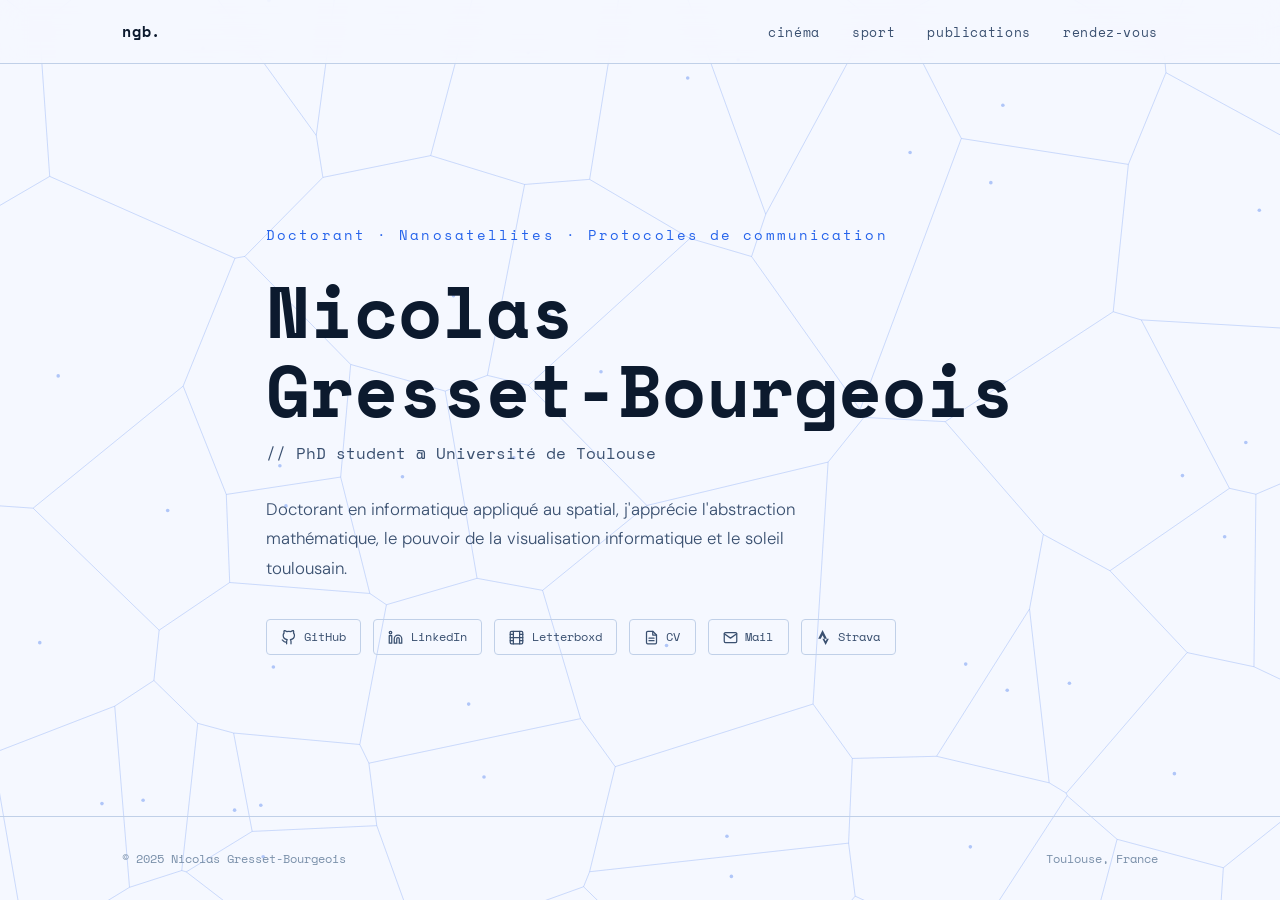
==== commit 3e6052f6: "Fix the LinkedIn link, read as a relative path without its scheme Co-Authored-By: Claude Opus 5.5 <n" ====
--- a/index.html
+++ b/index.html
@@ -44,7 +44,7 @@
                     GitHub
                 </a>
 
-                <a href="www.linkedin.com/in/gresset-bourgeois" class="hero-link" aria-label="Profil LinkedIn"
+                <a href="https://www.linkedin.com/in/gresset-bourgeois" class="hero-link" aria-label="Profil LinkedIn"
                     target="_blank" rel="noopener noreferrer">
                     <!-- LinkedIn icon -->
                     <svg width="15" height="15" viewBox="0 0 24 24" fill="none" stroke="currentColor" stroke-width="2"
--- a/css/style.css
+++ b/css/style.css
@@ -868,13 +868,14 @@
 
 .chart-legend {
     display: flex;
-    gap: 1rem;
+    flex-wrap: wrap;
+    gap: 0.4rem 1rem;
     list-style: none;
     font-family: var(--font-mono);
     font-size: 0.75rem;
     color: var(--color-text-secondary);
 }
-.chart-legend li { display: flex; align-items: center; gap: 0.4rem; }
+.chart-legend li { display: flex; align-items: center; gap: 0.4rem; white-space: nowrap; }
 
 .chart-swatch {
     width: 10px;
@@ -1133,6 +1134,17 @@
     color: #8A5200;
     font-family: var(--font-mono);
     font-size: 0.8rem;
+}
+
+/* Warning inside the results: same look as the banner */
+.location-warning {
+    margin: 0.5rem 0 1rem;
+    padding: 0.5rem 0.75rem;
+    border: 1px solid #F59E0B;
+    border-radius: 8px;
+    background: #FFF7E6;
+    color: #8A5200;
+    font-size: 0.85rem;
 }
 
 .location-banner--blocking { border-color: var(--color-accent); background: var(--color-surface-hover); color: var(--color-accent-light); }
@@ -1259,6 +1271,8 @@
 .chip:has(input:checked) { background: var(--color-accent); border-color: var(--color-accent); color: #FFFFFF; }
 .chip:has(input:checked)::before { content: '✓'; font-weight: 700; }
 .chip:has(input:focus-visible) { outline: 2px solid var(--color-accent); outline-offset: 2px; }
+.chip:has(input:disabled) { opacity: 0.45; cursor: not-allowed; }
+.chip:has(input:disabled):hover { border-color: var(--color-border); }
 
 .location-field {
     display: flex;
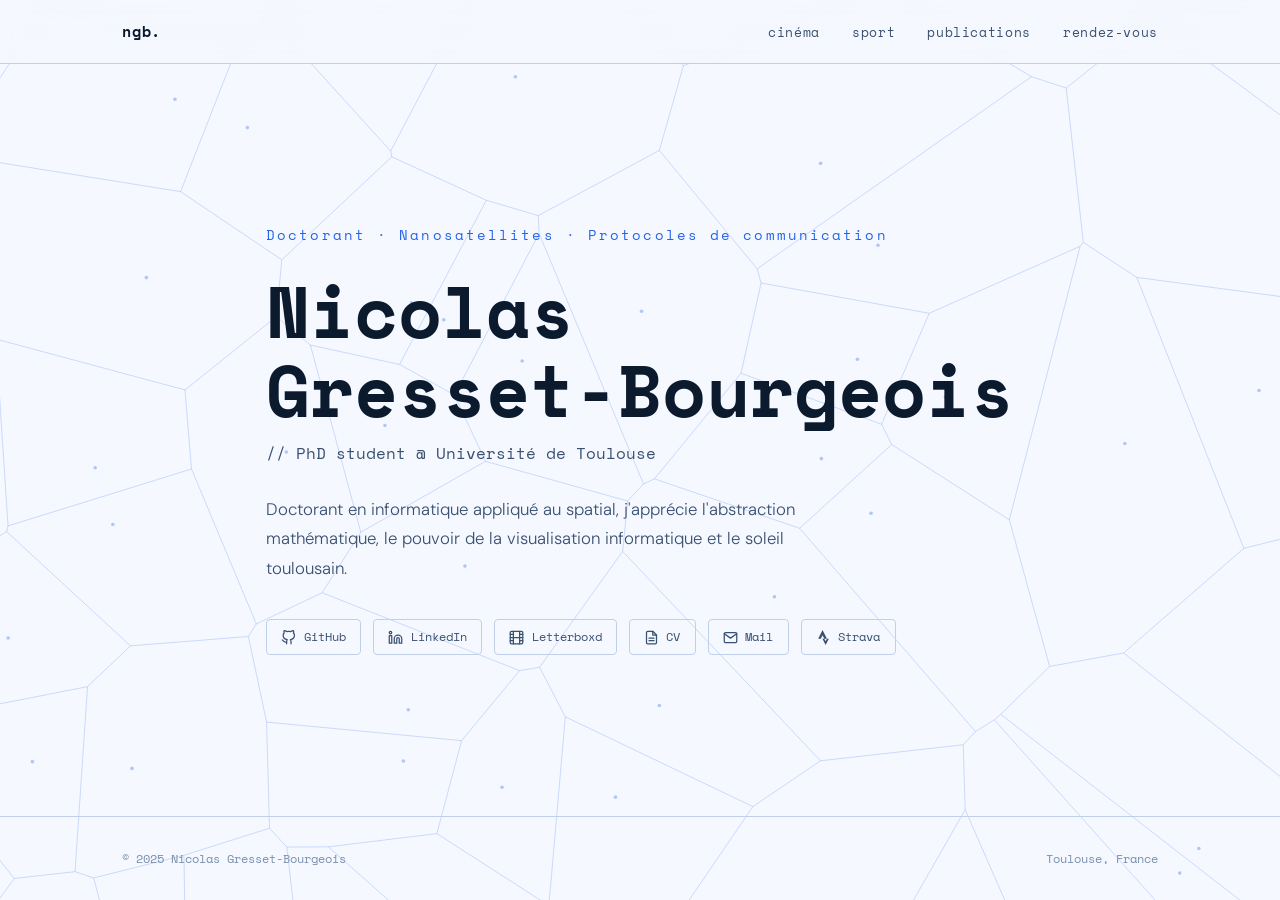
==== commit 8638ef7e: "Remove the home page's commented-out projects, publications and notes sections They stay in the git " ====
--- a/index.html
+++ b/index.html
@@ -108,54 +108,6 @@
         </div>
     </section>
 
-    <!-- Sections travaux, publications et notes masquées temporairement
-    ======= FEATURED PROJECTS =======
-    <section class="section" id="projets" aria-labelledby="projects-heading">
-        <div class="container">
-            <div class="section-header">
-                <p class="section-label">// travaux</p>
-                <h2 class="section-title" id="projects-heading">Projets sélectionnés</h2>
-            </div>
-
-            <div class="projects-grid" id="featured-projects-grid"></div>
-            <div class="section-more">
-                <a href="projects.html">Tous les projets →</a>
-            </div>
-        </div>
-    </section>
-
-    ======= PUBLICATIONS =======
-    <section class="section" id="publications" aria-labelledby="publi-heading">
-        <div class="container">
-            <div class="section-header">
-                <p class="section-label">// recherche</p>
-                <h2 class="section-title" id="publi-heading">Publications</h2>
-            </div>
-            <div class="publications-list" id="publications-list" data-limit="3">
-                <p class="activities-status">Chargement des publications…</p>
-            </div>
-            <div class="section-more">
-                <a href="publications.html">Toutes les publications →</a>
-            </div>
-        </div>
-    </section>
-
-    ======= BLOG PREVIEW =======
-    <section class="section" aria-labelledby="blog-heading">
-        <div class="container">
-            <div class="section-header">
-                <p class="section-label">// notes</p>
-                <h2 class="section-title" id="blog-heading">Notes &amp; articles</h2>
-            </div>
-            <div class="blog-list" id="blog-preview-list"></div>
-            <div class="section-more">
-                <a href="blog.html">Tous les articles →</a>
-            </div>
-        </div>
-    </section>
-
-    -->
-
     <!-- ======= FOOTER ======= -->
     <footer class="footer">
         <div class="footer-inner">
@@ -165,45 +117,7 @@
     </footer>
 
     <script src="js/voronoi.js"></script>
-    <!-- <script src="js/publications.js"></script> -->
     <script src="js/nav.js"></script>
-    <!-- Script des projets et notes, masqué avec les sections
-    <script>
-        const GH_SVG = `<svg width="13" height="13" viewBox="0 0 24 24" fill="none" stroke="currentColor" stroke-width="2" aria-hidden="true"><path d="M9 19c-5 1.5-5-2.5-7-3m14 6v-3.87a3.37 3.37 0 0 0-.94-2.61c3.14-.35 6.44-1.54 6.44-7A5.44 5.44 0 0 0 20 4.77 5.07 5.07 0 0 0 19.91 1S18.73.65 16 2.48a13.38 13.38 0 0 0-7 0C6.27.65 5.09 1 5.09 1A5.07 5.07 0 0 0 5 4.77a5.44 5.44 0 0 0-1.5 3.78c0 5.42 3.3 6.61 6.44 7A3.37 3.37 0 0 0 9 18.13V22"/></svg>`;
-
-        Promise.all([
-            fetch('data/projects.json').then(r => r.json()),
-            fetch('data/posts.json').then(r => r.json())
-        ]).then(([projects, posts]) => {
-            const featuredGrid = document.getElementById('featured-projects-grid');
-            const featured = projects.filter(p => p.featured).slice(0, 3);
-            featuredGrid.innerHTML = featured.map(p => `
-                <article class="project-card">
-                    <h3 class="project-card-title">${p.title}</h3>
-                    <p class="project-card-desc">${p.desc}</p>
-                    <div class="project-tags">${p.tags.map(t => `<span class="tag">${t}</span>`).join('')}</div>
-                    <div class="project-links">
-                        <a href="${p.github}" class="project-link" aria-label="Code source sur GitHub">
-                            ${GH_SVG}GitHub
-                        </a>
-                    </div>
-                </article>`).join('');
-
-            const blogList = document.getElementById('blog-preview-list');
-            const recent = posts.slice(0, 3);
-            blogList.innerHTML = recent.length
-                ? recent.map(p => `
-                    <a href="blog/${p.slug}.html" class="blog-item">
-                        <span class="blog-item-date">${p.dateLabel}</span>
-                        <span class="blog-item-title">${p.title}</span>
-                    </a>`).join('')
-                : `<a href="blog.html" class="blog-item">
-                       <span class="blog-item-date">à venir</span>
-                       <span class="blog-item-title">Bientôt...</span>
-                   </a>`;
-        });
-    </script>
-    -->
 </body>
 
 </html>
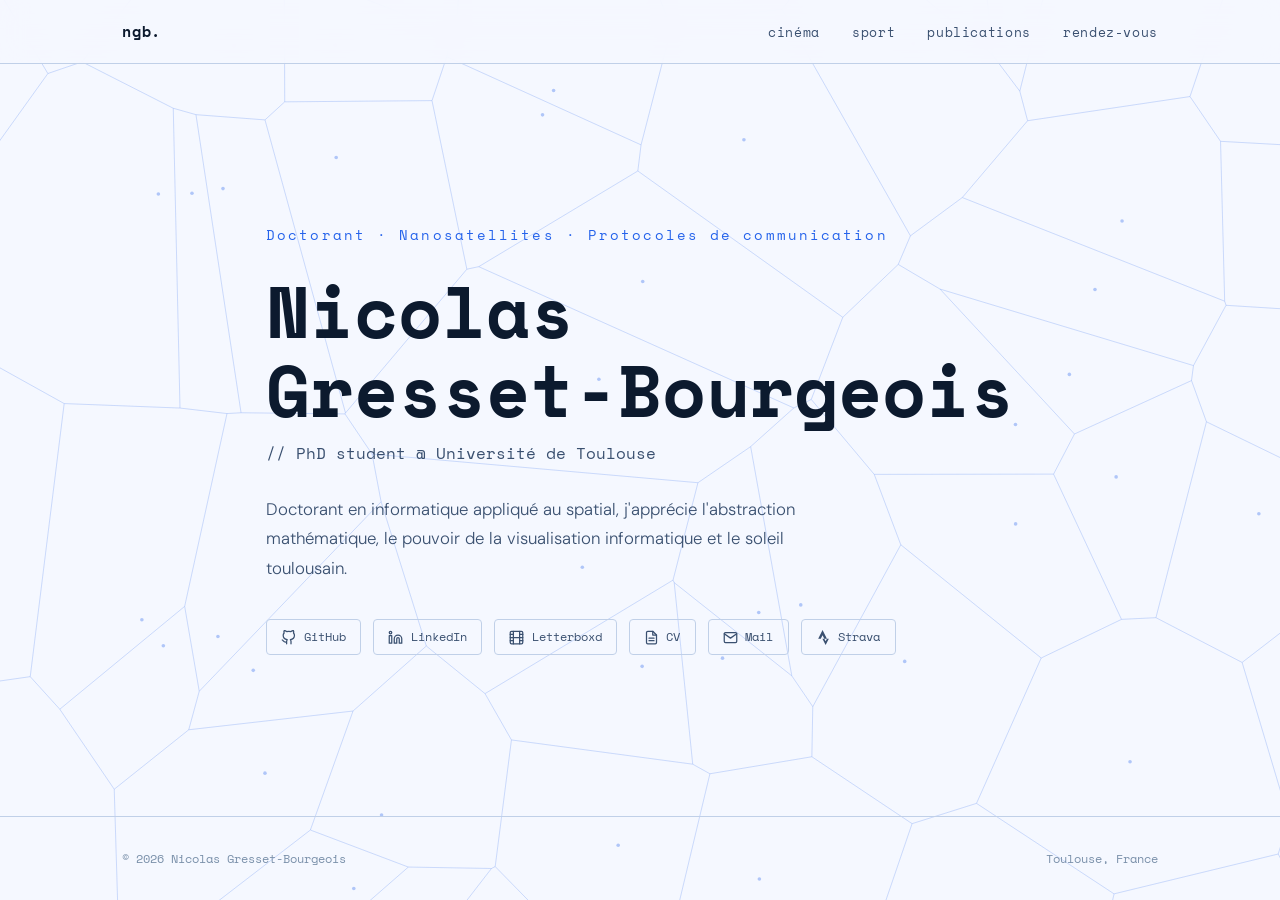
==== commit 6c0e7e2f: "Build the shared footer in js/layout.js, formerly js/nav.js The footer was copied in every page; lik" ====
--- a/index.html
+++ b/index.html
@@ -109,15 +109,10 @@
     </section>
 
     <!-- ======= FOOTER ======= -->
-    <footer class="footer">
-        <div class="footer-inner">
-            <span class="footer-text">© 2025 Nicolas Gresset-Bourgeois</span>
-            <span class="footer-text">Toulouse, France</span>
-        </div>
-    </footer>
+    <footer class="footer"></footer>
 
     <script src="js/voronoi.js"></script>
-    <script src="js/nav.js"></script>
+    <script src="js/layout.js"></script>
 </body>
 
 </html>
--- a/css/style.css
+++ b/css/style.css
@@ -524,6 +524,23 @@
     color: var(--color-text-primary);
 }
 
+.page-header-intro {
+    margin-top: 0.75rem;
+    font-family: var(--font-sans);
+    font-size: 0.9rem;
+    font-weight: 300;
+    color: var(--color-text-muted);
+}
+.page-header-intro a {
+    color: var(--color-accent);
+    font-family: var(--font-mono);
+    font-size: 0.8rem;
+}
+
+/* Main content of an inner page, and the headings between its blocks */
+.page-main { padding-bottom: 5rem; }
+.section-label--spaced { margin: 3rem 0 1.25rem; }
+
 /* =============================================
    TAG FILTERS (projects page)
    ============================================= */
@@ -919,6 +936,7 @@
 }
 
 .activity-stats--wide { grid-template-columns: repeat(4, 1fr); }
+.activity-charts { margin-top: 2rem; }
 
 .chart-readout {
     font-family: var(--font-mono);
@@ -1155,13 +1173,7 @@
 .location-keys-actions { display: flex; flex-wrap: wrap; gap: 0.75rem; }
 
 .page-header--compact { padding: calc(var(--nav-height) + 2rem) 0 1.5rem; }
-.page-header-intro {
-    margin-top: 0.5rem;
-    font-family: var(--font-sans);
-    font-size: 0.9rem;
-    font-weight: 300;
-    color: var(--color-text-muted);
-}
+.page-header--compact .page-header-intro { margin-top: 0.5rem; }
 
 /* Sections are flex items so that the results can come before the map on phones */
 .location-layout { display: flex; flex-direction: column; }
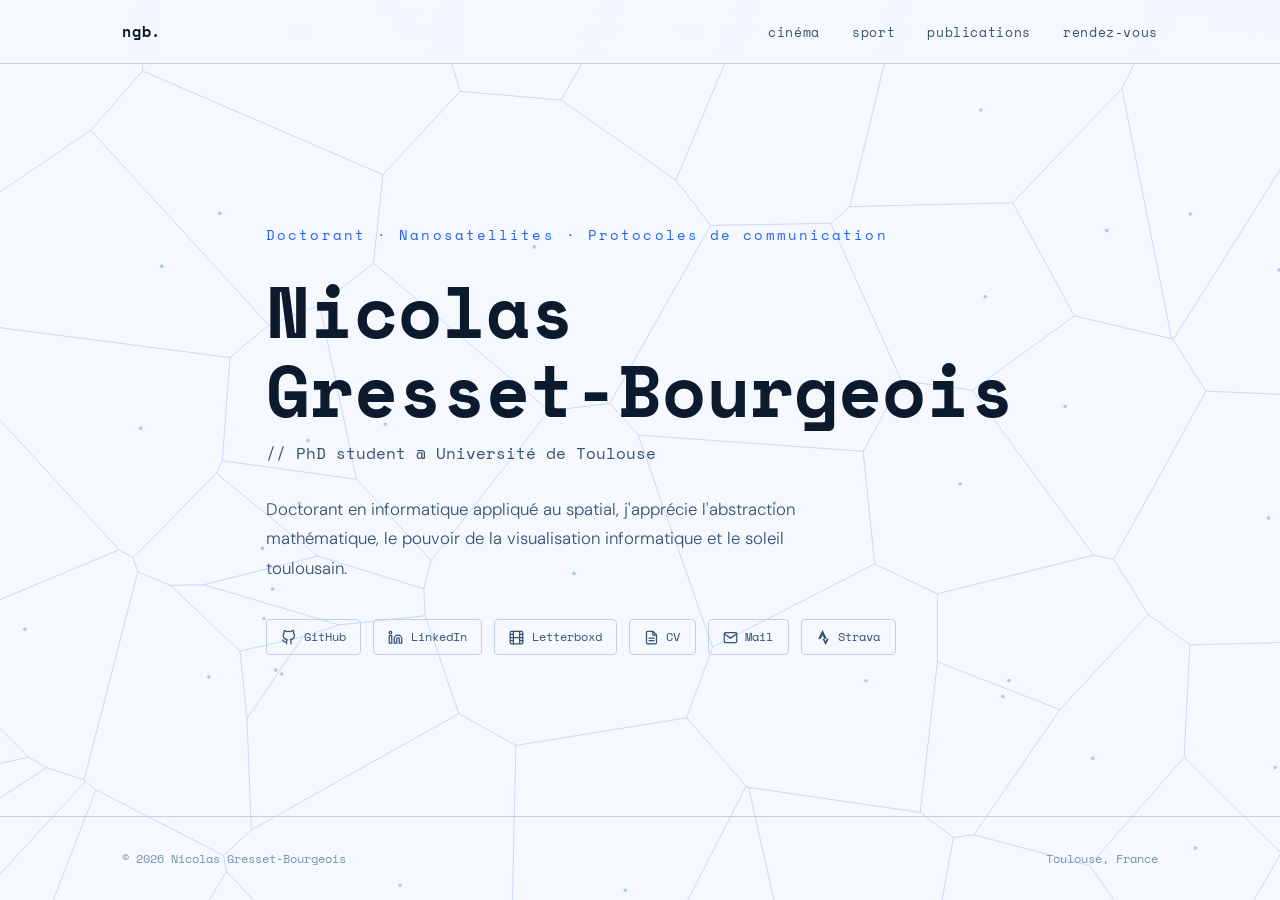
==== commit 98c96fd3: "Serve the fonts from the site instead of Google Fonts Loading Google Fonts sends every visitor's IP " ====
--- a/index.html
+++ b/index.html
@@ -7,11 +7,6 @@
     <meta name="description"
         content="Nicolas Gresset-Bourgeois — Doctorant en informatique, protocoles de communication pour nanosatellites, Université de Toulouse.">
     <title>Nicolas Gresset-Bourgeois — Doctorant</title>
-    <link rel="preconnect" href="https://fonts.googleapis.com">
-    <link rel="preconnect" href="https://fonts.gstatic.com" crossorigin>
-    <link
-        href="https://fonts.googleapis.com/css2?family=Space+Mono:wght@400;700&family=DM+Sans:ital,wght@0,300;0,400;0,500;1,300&display=swap"
-        rel="stylesheet">
     <link rel="stylesheet" href="css/style.css">
 </head>
 
--- a/css/style.css
+++ b/css/style.css
@@ -1,3 +1,82 @@
+/* =============================================
+   FONTS (served with the site, no third-party request; SIL Open Font License, assets/fonts/OFL-*.txt)
+   Each face is split like Google Fonts: the latin file covers French, latin-ext is only
+   downloaded for the characters it holds (e.g. names in films' credits)
+   ============================================= */
+/* DM Sans italic, latin-ext */
+@font-face {
+    font-family: 'DM Sans';
+    font-style: italic;
+    font-weight: 300;
+    font-display: swap;
+    src: url(../assets/fonts/dm-sans-italic-latin-ext.woff2) format('woff2');
+    unicode-range: U+0100-02BA, U+02BD-02C5, U+02C7-02CC, U+02CE-02D7, U+02DD-02FF, U+0304, U+0308, U+0329, U+1D00-1DBF, U+1E00-1E9F, U+1EF2-1EFF, U+2020, U+20A0-20AB, U+20AD-20C4, U+2113, U+2C60-2C7F, U+A720-A7FF;
+}
+/* DM Sans italic, latin */
+@font-face {
+    font-family: 'DM Sans';
+    font-style: italic;
+    font-weight: 300;
+    font-display: swap;
+    src: url(../assets/fonts/dm-sans-italic-latin.woff2) format('woff2');
+    unicode-range: U+0000-00FF, U+0131, U+0152-0153, U+02BB-02BC, U+02C6, U+02DA, U+02DC, U+0304, U+0308, U+0329, U+2000-206F, U+20AC, U+2122, U+2191, U+2193, U+2212, U+2215, U+FEFF, U+FFFD;
+}
+/* DM Sans, latin-ext */
+@font-face {
+    font-family: 'DM Sans';
+    font-style: normal;
+    font-weight: 300 500;
+    font-display: swap;
+    src: url(../assets/fonts/dm-sans-latin-ext.woff2) format('woff2');
+    unicode-range: U+0100-02BA, U+02BD-02C5, U+02C7-02CC, U+02CE-02D7, U+02DD-02FF, U+0304, U+0308, U+0329, U+1D00-1DBF, U+1E00-1E9F, U+1EF2-1EFF, U+2020, U+20A0-20AB, U+20AD-20C4, U+2113, U+2C60-2C7F, U+A720-A7FF;
+}
+/* DM Sans, latin */
+@font-face {
+    font-family: 'DM Sans';
+    font-style: normal;
+    font-weight: 300 500;
+    font-display: swap;
+    src: url(../assets/fonts/dm-sans-latin.woff2) format('woff2');
+    unicode-range: U+0000-00FF, U+0131, U+0152-0153, U+02BB-02BC, U+02C6, U+02DA, U+02DC, U+0304, U+0308, U+0329, U+2000-206F, U+20AC, U+2122, U+2191, U+2193, U+2212, U+2215, U+FEFF, U+FFFD;
+}
+/* Space Mono, latin-ext */
+@font-face {
+    font-family: 'Space Mono';
+    font-style: normal;
+    font-weight: 400;
+    font-display: swap;
+    src: url(../assets/fonts/space-mono-400-latin-ext.woff2) format('woff2');
+    unicode-range: U+0100-02BA, U+02BD-02C5, U+02C7-02CC, U+02CE-02D7, U+02DD-02FF, U+0304, U+0308, U+0329, U+1D00-1DBF, U+1E00-1E9F, U+1EF2-1EFF, U+2020, U+20A0-20AB, U+20AD-20C4, U+2113, U+2C60-2C7F, U+A720-A7FF;
+}
+/* Space Mono, latin */
+@font-face {
+    font-family: 'Space Mono';
+    font-style: normal;
+    font-weight: 400;
+    font-display: swap;
+    src: url(../assets/fonts/space-mono-400-latin.woff2) format('woff2');
+    unicode-range: U+0000-00FF, U+0131, U+0152-0153, U+02BB-02BC, U+02C6, U+02DA, U+02DC, U+0304, U+0308, U+0329, U+2000-206F, U+20AC, U+2122, U+2191, U+2193, U+2212, U+2215, U+FEFF, U+FFFD;
+}
+/* Space Mono, latin-ext */
+@font-face {
+    font-family: 'Space Mono';
+    font-style: normal;
+    font-weight: 700;
+    font-display: swap;
+    src: url(../assets/fonts/space-mono-700-latin-ext.woff2) format('woff2');
+    unicode-range: U+0100-02BA, U+02BD-02C5, U+02C7-02CC, U+02CE-02D7, U+02DD-02FF, U+0304, U+0308, U+0329, U+1D00-1DBF, U+1E00-1E9F, U+1EF2-1EFF, U+2020, U+20A0-20AB, U+20AD-20C4, U+2113, U+2C60-2C7F, U+A720-A7FF;
+}
+/* Space Mono, latin */
+@font-face {
+    font-family: 'Space Mono';
+    font-style: normal;
+    font-weight: 700;
+    font-display: swap;
+    src: url(../assets/fonts/space-mono-700-latin.woff2) format('woff2');
+    unicode-range: U+0000-00FF, U+0131, U+0152-0153, U+02BB-02BC, U+02C6, U+02DA, U+02DC, U+0304, U+0308, U+0329, U+2000-206F, U+20AC, U+2122, U+2191, U+2193, U+2212, U+2215, U+FEFF, U+FFFD;
+}
+
+
 /* =============================================
    CSS CUSTOM PROPERTIES
    ============================================= */
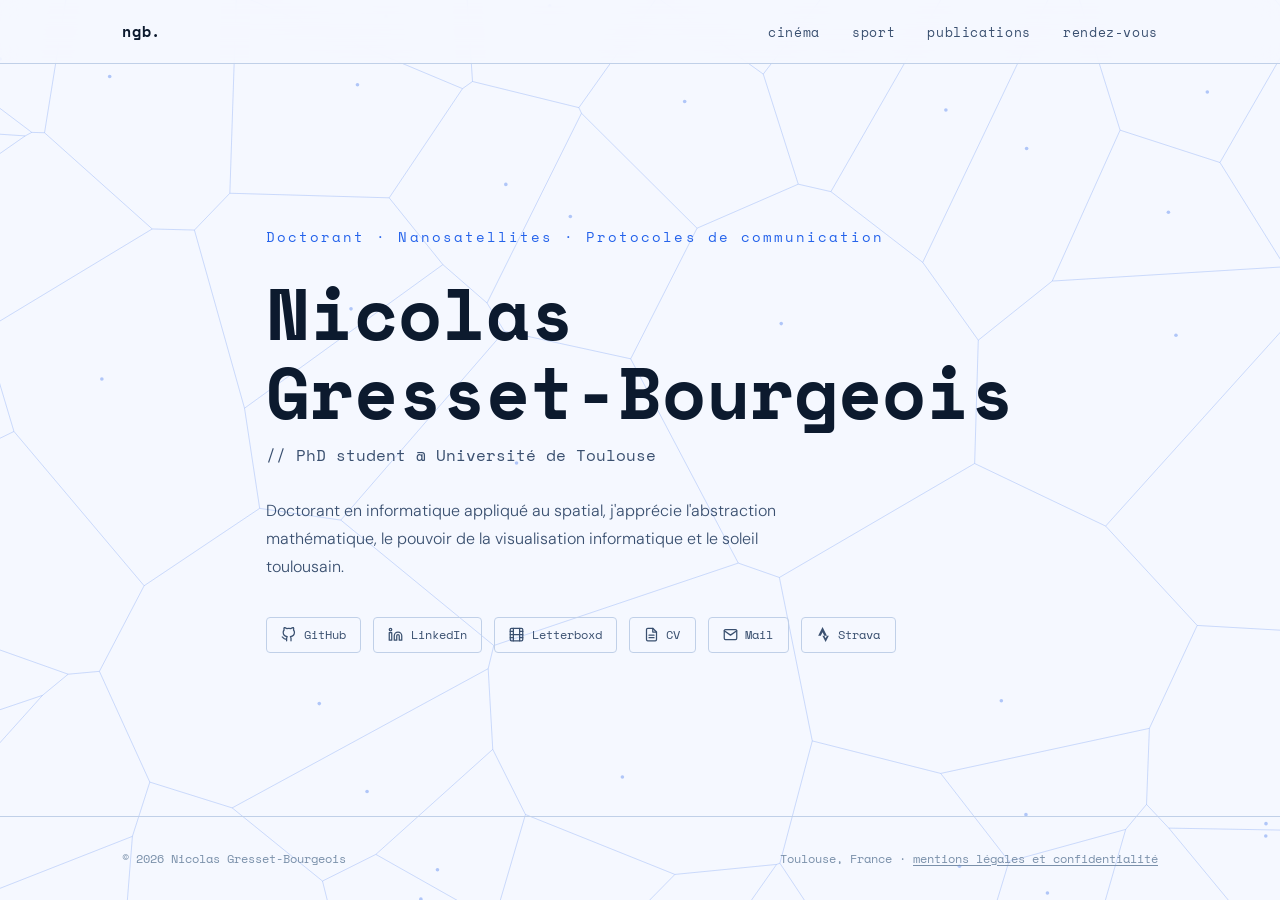
==== commit 6499ccf0: "Split the stylesheet into one file per page plus shared ones css/style.css (1,621 lines, loaded by e" ====
--- a/index.html
+++ b/index.html
@@ -7,7 +7,9 @@
     <meta name="description"
         content="Nicolas Gresset-Bourgeois — Doctorant en informatique, protocoles de communication pour nanosatellites, Université de Toulouse.">
     <title>Nicolas Gresset-Bourgeois — Doctorant</title>
-    <link rel="stylesheet" href="css/style.css">
+    <link rel="stylesheet" href="css/fonts.css">
+    <link rel="stylesheet" href="css/base.css">
+    <link rel="stylesheet" href="css/home.css">
 </head>
 
 <body class="page-home">
--- a/css/fonts.css
+++ b/css/fonts.css
@@ -0,0 +1,79 @@
+/* fonts.css - Web fonts served with the site, used by every page */
+
+/* =============================================
+   FONTS (served with the site, no third-party request; SIL Open Font License, assets/fonts/OFL-*.txt)
+   Each face is split like Google Fonts: the latin file covers French, latin-ext is only
+   downloaded for the characters it holds (e.g. names in films' credits)
+   ============================================= */
+/* DM Sans italic, latin-ext */
+@font-face {
+    font-family: 'DM Sans';
+    font-style: italic;
+    font-weight: 300;
+    font-display: swap;
+    src: url(../assets/fonts/dm-sans-italic-latin-ext.woff2) format('woff2');
+    unicode-range: U+0100-02BA, U+02BD-02C5, U+02C7-02CC, U+02CE-02D7, U+02DD-02FF, U+0304, U+0308, U+0329, U+1D00-1DBF, U+1E00-1E9F, U+1EF2-1EFF, U+2020, U+20A0-20AB, U+20AD-20C4, U+2113, U+2C60-2C7F, U+A720-A7FF;
+}
+/* DM Sans italic, latin */
+@font-face {
+    font-family: 'DM Sans';
+    font-style: italic;
+    font-weight: 300;
+    font-display: swap;
+    src: url(../assets/fonts/dm-sans-italic-latin.woff2) format('woff2');
+    unicode-range: U+0000-00FF, U+0131, U+0152-0153, U+02BB-02BC, U+02C6, U+02DA, U+02DC, U+0304, U+0308, U+0329, U+2000-206F, U+20AC, U+2122, U+2191, U+2193, U+2212, U+2215, U+FEFF, U+FFFD;
+}
+/* DM Sans, latin-ext */
+@font-face {
+    font-family: 'DM Sans';
+    font-style: normal;
+    font-weight: 300 500;
+    font-display: swap;
+    src: url(../assets/fonts/dm-sans-latin-ext.woff2) format('woff2');
+    unicode-range: U+0100-02BA, U+02BD-02C5, U+02C7-02CC, U+02CE-02D7, U+02DD-02FF, U+0304, U+0308, U+0329, U+1D00-1DBF, U+1E00-1E9F, U+1EF2-1EFF, U+2020, U+20A0-20AB, U+20AD-20C4, U+2113, U+2C60-2C7F, U+A720-A7FF;
+}
+/* DM Sans, latin */
+@font-face {
+    font-family: 'DM Sans';
+    font-style: normal;
+    font-weight: 300 500;
+    font-display: swap;
+    src: url(../assets/fonts/dm-sans-latin.woff2) format('woff2');
+    unicode-range: U+0000-00FF, U+0131, U+0152-0153, U+02BB-02BC, U+02C6, U+02DA, U+02DC, U+0304, U+0308, U+0329, U+2000-206F, U+20AC, U+2122, U+2191, U+2193, U+2212, U+2215, U+FEFF, U+FFFD;
+}
+/* Space Mono, latin-ext */
+@font-face {
+    font-family: 'Space Mono';
+    font-style: normal;
+    font-weight: 400;
+    font-display: swap;
+    src: url(../assets/fonts/space-mono-400-latin-ext.woff2) format('woff2');
+    unicode-range: U+0100-02BA, U+02BD-02C5, U+02C7-02CC, U+02CE-02D7, U+02DD-02FF, U+0304, U+0308, U+0329, U+1D00-1DBF, U+1E00-1E9F, U+1EF2-1EFF, U+2020, U+20A0-20AB, U+20AD-20C4, U+2113, U+2C60-2C7F, U+A720-A7FF;
+}
+/* Space Mono, latin */
+@font-face {
+    font-family: 'Space Mono';
+    font-style: normal;
+    font-weight: 400;
+    font-display: swap;
+    src: url(../assets/fonts/space-mono-400-latin.woff2) format('woff2');
+    unicode-range: U+0000-00FF, U+0131, U+0152-0153, U+02BB-02BC, U+02C6, U+02DA, U+02DC, U+0304, U+0308, U+0329, U+2000-206F, U+20AC, U+2122, U+2191, U+2193, U+2212, U+2215, U+FEFF, U+FFFD;
+}
+/* Space Mono, latin-ext */
+@font-face {
+    font-family: 'Space Mono';
+    font-style: normal;
+    font-weight: 700;
+    font-display: swap;
+    src: url(../assets/fonts/space-mono-700-latin-ext.woff2) format('woff2');
+    unicode-range: U+0100-02BA, U+02BD-02C5, U+02C7-02CC, U+02CE-02D7, U+02DD-02FF, U+0304, U+0308, U+0329, U+1D00-1DBF, U+1E00-1E9F, U+1EF2-1EFF, U+2020, U+20A0-20AB, U+20AD-20C4, U+2113, U+2C60-2C7F, U+A720-A7FF;
+}
+/* Space Mono, latin */
+@font-face {
+    font-family: 'Space Mono';
+    font-style: normal;
+    font-weight: 700;
+    font-display: swap;
+    src: url(../assets/fonts/space-mono-700-latin.woff2) format('woff2');
+    unicode-range: U+0000-00FF, U+0131, U+0152-0153, U+02BB-02BC, U+02C6, U+02DA, U+02DC, U+0304, U+0308, U+0329, U+2000-206F, U+20AC, U+2122, U+2191, U+2193, U+2212, U+2215, U+FEFF, U+FFFD;
+}
--- a/css/base.css
+++ b/css/base.css
@@ -0,0 +1,383 @@
+/* base.css - Variables, reset, navigation, footer and the components several pages share (every page) */
+
+/* =============================================
+   CSS CUSTOM PROPERTIES
+   ============================================= */
+:root {
+    --color-bg:             #F5F8FF;
+    --color-surface:        #FFFFFF;
+    --color-surface-hover:  #EDF2FF;
+    --color-accent:         #2563EB;
+    --color-accent-light:   #1D4ED8;
+    --color-border:         #C0D0E8;
+    --color-text-primary:   #0C1A2E;
+    --color-text-secondary: #3A5070;
+    --color-text-muted:     #7A90AA;
+
+    /* Series and states: orange for quality / effort and runs, blue for easy / rides */
+    --color-orange:       #F59E0B;
+    --color-orange-tint:  rgba(245, 158, 11, 0.08);
+    --color-orange-line:  rgba(245, 158, 11, 0.3);
+    --color-blue:         #4A90D9;
+    --color-blue-tint:    rgba(74, 144, 217, 0.08);
+    --color-blue-line:    rgba(74, 144, 217, 0.3);
+    --color-red:          #DC2626;
+    --color-red-dark:     #B91C1C;
+    --color-green:        #15803D;
+    --color-warning-bg:   #FFF7E6;
+    --color-warning-text: #8A5200;
+    --color-on-accent:    #FFFFFF;
+    --shadow-popup: 0 6px 18px rgba(12, 26, 46, 0.12);
+
+    --radius-sm: 4px;
+    --radius-md: 6px;
+    --radius-lg: 8px;
+
+    --font-mono: 'Space Mono', monospace;
+    --font-sans: 'DM Sans', sans-serif;
+
+    /* Font sizes of the text (headings use their own clamp() sizes) */
+    --text-2xs: 0.7rem;
+    --text-xs:  0.75rem;
+    --text-sm:  0.8rem;
+    --text-md:  0.85rem;
+    --text-lg:  0.9rem;
+    --text-xl:  0.95rem;
+    --text-2xl: 1rem;
+
+    --nav-height: 64px;
+    --max-width:  1100px;
+    --pad-x:      2rem;
+}
+
+/* =============================================
+   RESET & BASE
+   ============================================= */
+*, *::before, *::after { box-sizing: border-box; margin: 0; padding: 0; }
+
+html { scroll-behavior: smooth; }
+
+body {
+    background-color: var(--color-bg);
+    color: var(--color-text-primary);
+    font-family: var(--font-sans);
+    font-weight: 400;
+    line-height: 1.6;
+    min-height: 100vh;
+}
+
+a {
+    color: var(--color-accent);
+    text-decoration: none;
+    transition: color 0.2s ease;
+}
+a:hover { color: var(--color-accent-light); }
+
+img { max-width: 100%; display: block; }
+
+/* =============================================
+   NAVIGATION
+   ============================================= */
+.nav {
+    position: fixed;
+    inset: 0 0 auto 0;
+    z-index: 100;
+    height: var(--nav-height);
+    background: rgba(245, 248, 255, 0.88);
+    backdrop-filter: blur(12px);
+    -webkit-backdrop-filter: blur(12px);
+    border-bottom: 1px solid var(--color-border);
+}
+
+.nav-inner {
+    max-width: var(--max-width);
+    margin: 0 auto;
+    padding: 0 var(--pad-x);
+    height: 100%;
+    display: flex;
+    align-items: center;
+    justify-content: space-between;
+}
+
+.nav-logo {
+    font-family: var(--font-mono);
+    font-size: var(--text-xl);
+    font-weight: 700;
+    color: var(--color-text-primary);
+    letter-spacing: 0.05em;
+}
+.nav-logo:hover { color: var(--color-accent-light); }
+
+.nav-links {
+    display: flex;
+    gap: 2rem;
+    list-style: none;
+}
+
+.nav-links a {
+    font-family: var(--font-mono);
+    font-size: var(--text-sm);
+    color: var(--color-text-secondary);
+    text-transform: lowercase;
+    letter-spacing: 0.05em;
+    transition: color 0.2s ease;
+}
+.nav-links a:hover,
+.nav-links a.active { color: var(--color-accent-light); }
+
+.nav-toggle {
+    display: none;
+    flex-direction: column;
+    gap: 5px;
+    cursor: pointer;
+    padding: 4px;
+    background: none;
+    border: none;
+}
+.nav-toggle span {
+    display: block;
+    width: 22px;
+    height: 2px;
+    background: var(--color-text-secondary);
+    transition: transform 0.3s ease, opacity 0.3s ease;
+}
+
+/* =============================================
+   LAYOUT UTILITIES
+   ============================================= */
+.container {
+    max-width: var(--max-width);
+    margin: 0 auto;
+    padding: 0 var(--pad-x);
+    position: relative;
+    z-index: 1;
+}
+
+/* =============================================
+   SHARED COMPONENTS (patterns used by several pages)
+   ============================================= */
+/* Cards: white surface with a border (charts and forms, activities, projects) */
+.chart-card,
+.activity-card,
+.project-card {
+    background: var(--color-surface);
+    border: 1px solid var(--color-border);
+    border-radius: var(--radius-lg);
+    padding: 1.5rem;
+}
+/* Cards that are links: they lift on hover */
+.activity-card,
+.project-card {
+    display: flex;
+    flex-direction: column;
+    transition: background 0.2s, border-color 0.2s, transform 0.2s;
+}
+.activity-card:hover,
+.project-card:hover {
+    background: var(--color-surface-hover);
+    border-color: var(--color-accent);
+    transform: translateY(-2px);
+}
+.activities-grid,
+.projects-grid {
+    display: grid;
+    grid-template-columns: repeat(auto-fill, minmax(300px, 1fr));
+    gap: 1.5rem;
+}
+
+/* Bold mono titles of cards */
+.chart-title,
+.film-title,
+.activity-title,
+.project-card-title {
+    font-family: var(--font-mono);
+    font-size: var(--text-xl);
+    font-weight: 700;
+    color: var(--color-text-primary);
+}
+
+/* Spaced mono labels in the accent color: "// journal de bord", years */
+.section-label,
+.page-header-label,
+.publication-year {
+    font-family: var(--font-mono);
+    font-size: var(--text-xs);
+    color: var(--color-accent);
+    letter-spacing: 0.15em;
+}
+.section-label,
+.page-header-label {
+    text-transform: uppercase;
+    margin-bottom: 0.5rem;
+}
+
+/* Small muted mono text: dates, footer */
+.film-date,
+.activity-date,
+.footer-text {
+    font-family: var(--font-mono);
+    font-size: var(--text-xs);
+    color: var(--color-text-muted);
+}
+
+/* =============================================
+   TAGS (publications, projects)
+   ============================================= */
+.tag {
+    font-family: var(--font-mono);
+    font-size: var(--text-2xs);
+    color: var(--color-accent);
+    background: rgba(37, 99, 235, 0.07);
+    border: 1px solid rgba(37, 99, 235, 0.25);
+    padding: 0.2rem 0.5rem;
+    border-radius: 3px;
+    letter-spacing: 0.04em;
+}
+
+/* =============================================
+   PAGE HEADER (inner pages)
+   ============================================= */
+.page-header {
+    padding: calc(var(--nav-height) + 4rem) 0 3rem;
+}
+
+.page-header-title {
+    font-family: var(--font-mono);
+    font-size: clamp(1.8rem, 4vw, 2.5rem);
+    font-weight: 700;
+    color: var(--color-text-primary);
+}
+
+.page-header-intro {
+    margin-top: 0.75rem;
+    font-family: var(--font-sans);
+    font-size: var(--text-lg);
+    font-weight: 300;
+    color: var(--color-text-muted);
+}
+.page-header-intro a {
+    color: var(--color-accent);
+    font-family: var(--font-mono);
+    font-size: var(--text-sm);
+}
+
+/* Main content of an inner page, and the headings between its blocks */
+.page-main { padding-bottom: 5rem; }
+.section-label--spaced { margin: 3rem 0 1.25rem; }
+
+/* =============================================
+   CHARTS AND STATUS MESSAGES (sport, run detail, cinema; legends also Rendez-vous)
+   ============================================= */
+.activities-status {
+    font-family: var(--font-mono);
+    font-size: var(--text-md);
+    color: var(--color-text-muted);
+}
+
+/* Charts */
+
+.chart-header {
+    display: flex;
+    flex-wrap: wrap;
+    align-items: baseline;
+    justify-content: space-between;
+    gap: 0.5rem 1.5rem;
+    margin-bottom: 1rem;
+}
+
+.chart-plot {
+    position: relative;
+    min-height: 240px;
+}
+.chart-plot svg { display: block; }
+
+.chart-grid { stroke: var(--color-border); stroke-width: 1; opacity: 0.6; }
+
+.chart-legend {
+    display: flex;
+    flex-wrap: wrap;
+    gap: 0.4rem 1rem;
+    list-style: none;
+    font-family: var(--font-mono);
+    font-size: var(--text-xs);
+    color: var(--color-text-secondary);
+}
+.chart-legend li { display: flex; align-items: center; gap: 0.4rem; white-space: nowrap; }
+
+.chart-value {
+    font-family: var(--font-mono);
+    font-size: var(--text-2xs);
+    fill: var(--color-text-secondary);
+}
+
+.chart-tick {
+    font-family: var(--font-mono);
+    font-size: var(--text-2xs);
+    fill: var(--color-text-muted);
+    font-variant-numeric: tabular-nums;
+}
+
+/* =============================================
+   BACK LINK (run detail, articles)
+   ============================================= */
+.article-back {
+    font-family: var(--font-mono);
+    font-size: var(--text-sm);
+    color: var(--color-text-muted);
+    margin-bottom: 2.5rem;
+    display: inline-block;
+}
+.article-back:hover { color: var(--color-accent-light); }
+
+/* =============================================
+   FOOTER
+   ============================================= */
+.footer {
+    border-top: 1px solid var(--color-border);
+    padding: 2rem 0;
+    position: relative;
+    z-index: 1;
+}
+
+.footer-inner {
+    max-width: var(--max-width);
+    margin: 0 auto;
+    padding: 0 var(--pad-x);
+    display: flex;
+    justify-content: space-between;
+    align-items: center;
+    flex-wrap: wrap;
+    gap: 0.75rem;
+}
+
+.footer-text a { color: inherit; text-decoration: underline; text-underline-offset: 2px; }
+.footer-text a:hover { color: var(--color-accent); }
+
+/* =============================================
+   RESPONSIVE
+   ============================================= */
+@media (max-width: 768px) {
+    :root { --pad-x: 1.5rem; }
+
+    .nav-links {
+        display: none;
+        position: absolute;
+        top: var(--nav-height);
+        left: 0;
+        right: 0;
+        background: rgba(245, 248, 255, 0.98);
+        flex-direction: column;
+        gap: 0;
+        border-bottom: 1px solid var(--color-border);
+    }
+    .nav-links.open { display: flex; }
+    .nav-links li { border-bottom: 1px solid var(--color-border); }
+    .nav-links a { display: block; padding: 1rem var(--pad-x); }
+
+    .nav-toggle { display: flex; }
+
+    .projects-grid,
+    .activities-grid { grid-template-columns: 1fr; }
+
+    .footer-inner { flex-direction: column; text-align: center; }
+}
--- a/css/home.css
+++ b/css/home.css
@@ -0,0 +1,124 @@
+/* home.css - Home page: hero and animated Voronoi background (index.html) */
+
+/* =============================================
+   VORONOI CANVAS
+   ============================================= */
+#voronoi-canvas {
+    position: fixed;
+    inset: 0;
+    width: 100%;
+    height: 100%;
+    pointer-events: none;
+    z-index: 0;
+    opacity: 0.6;
+}
+
+/* =============================================
+   HERO
+   ============================================= */
+.hero {
+    min-height: 100vh;
+    display: flex;
+    align-items: center;
+    padding-top: var(--nav-height);
+}
+
+/* Home page: the hero fills the viewport left by the footer */
+.page-home {
+    display: flex;
+    flex-direction: column;
+    min-height: 100svh;
+}
+.page-home .hero { flex: 1; min-height: 0; }
+
+/* Vertical only, so .container keeps its side padding */
+.hero-inner { padding-block: 5rem; }
+
+.hero-label {
+    font-family: var(--font-mono);
+    font-size: var(--text-md);
+    color: var(--color-accent);
+    letter-spacing: 0.15em;
+    margin-bottom: 1.5rem;
+    opacity: 0;
+    animation: fade-up 0.7s ease forwards;
+    animation-delay: 0.1s;
+}
+
+.hero-name {
+    font-family: var(--font-mono);
+    font-size: clamp(2.5rem, 6vw, 4.5rem);
+    font-weight: 700;
+    color: var(--color-text-primary);
+    line-height: 1.1;
+    margin-bottom: 0.75rem;
+    opacity: 0;
+    animation: fade-up 0.7s ease forwards;
+    animation-delay: 0.2s;
+}
+
+.hero-tagline {
+    font-family: var(--font-mono);
+    font-size: var(--text-2xl);
+    color: var(--color-text-secondary);
+    margin-bottom: 1.75rem;
+    opacity: 0;
+    animation: fade-up 0.7s ease forwards;
+    animation-delay: 0.3s;
+}
+
+.hero-bio {
+    font-family: var(--font-sans);
+    font-size: var(--text-2xl);
+    font-weight: 300;
+    color: var(--color-text-secondary);
+    max-width: 540px;
+    line-height: 1.75;
+    margin-bottom: 2.25rem;
+    opacity: 0;
+    animation: fade-up 0.7s ease forwards;
+    animation-delay: 0.4s;
+}
+
+.hero-links {
+    display: flex;
+    flex-wrap: wrap;
+    gap: 0.75rem;
+    opacity: 0;
+    animation: fade-up 0.7s ease forwards;
+    animation-delay: 0.5s;
+}
+
+.hero-link {
+    display: inline-flex;
+    align-items: center;
+    gap: 0.45rem;
+    font-family: var(--font-mono);
+    font-size: var(--text-xs);
+    color: var(--color-text-secondary);
+    padding: 0.45rem 0.9rem;
+    border: 1px solid var(--color-border);
+    border-radius: var(--radius-sm);
+    transition: color 0.2s, border-color 0.2s, background 0.2s;
+}
+.hero-link:hover {
+    color: var(--color-accent-light);
+    border-color: var(--color-accent);
+    background: var(--color-surface);
+}
+
+/* =============================================
+   ANIMATIONS
+   ============================================= */
+@keyframes fade-up {
+    from { opacity: 0; transform: translateY(20px); }
+    to   { opacity: 1; transform: translateY(0);    }
+}
+
+/* =============================================
+   RESPONSIVE
+   ============================================= */
+@media (max-width: 768px) {
+
+    .hero-inner { padding-block: 3rem; }
+}
